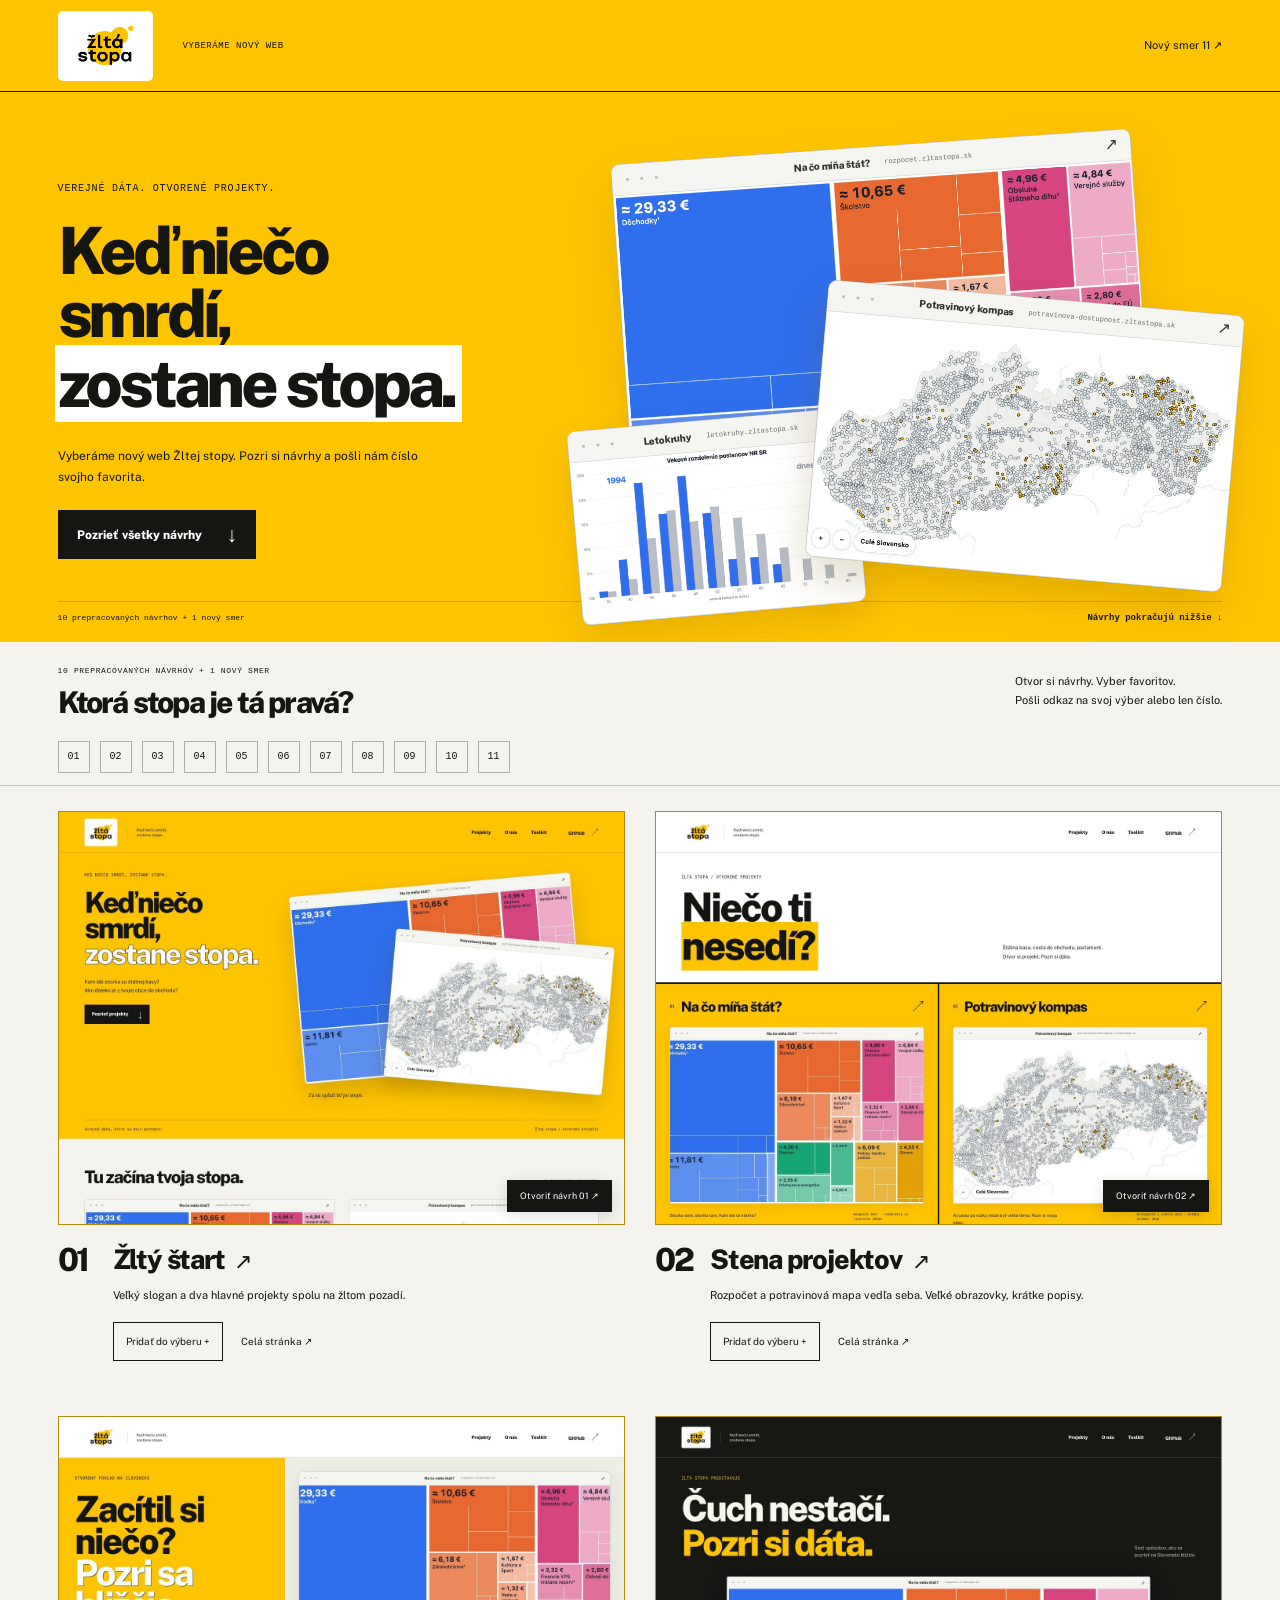
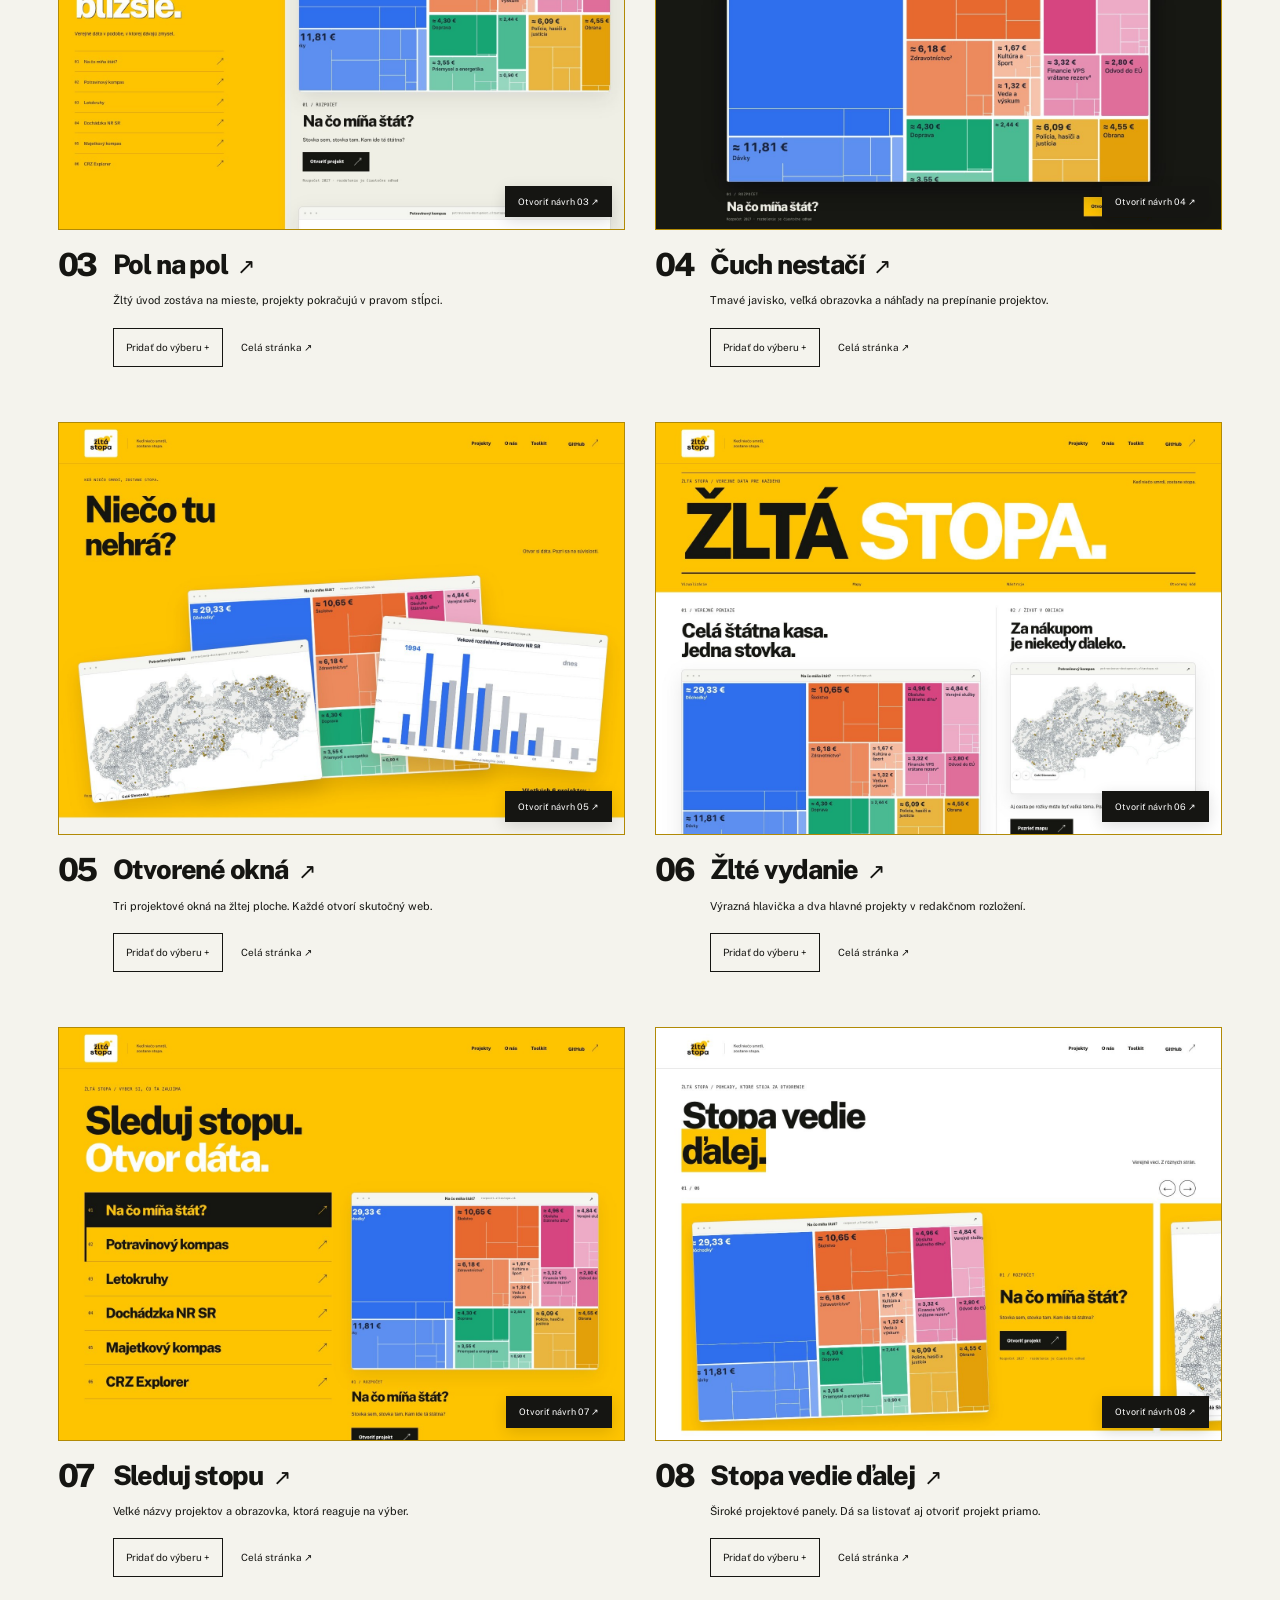
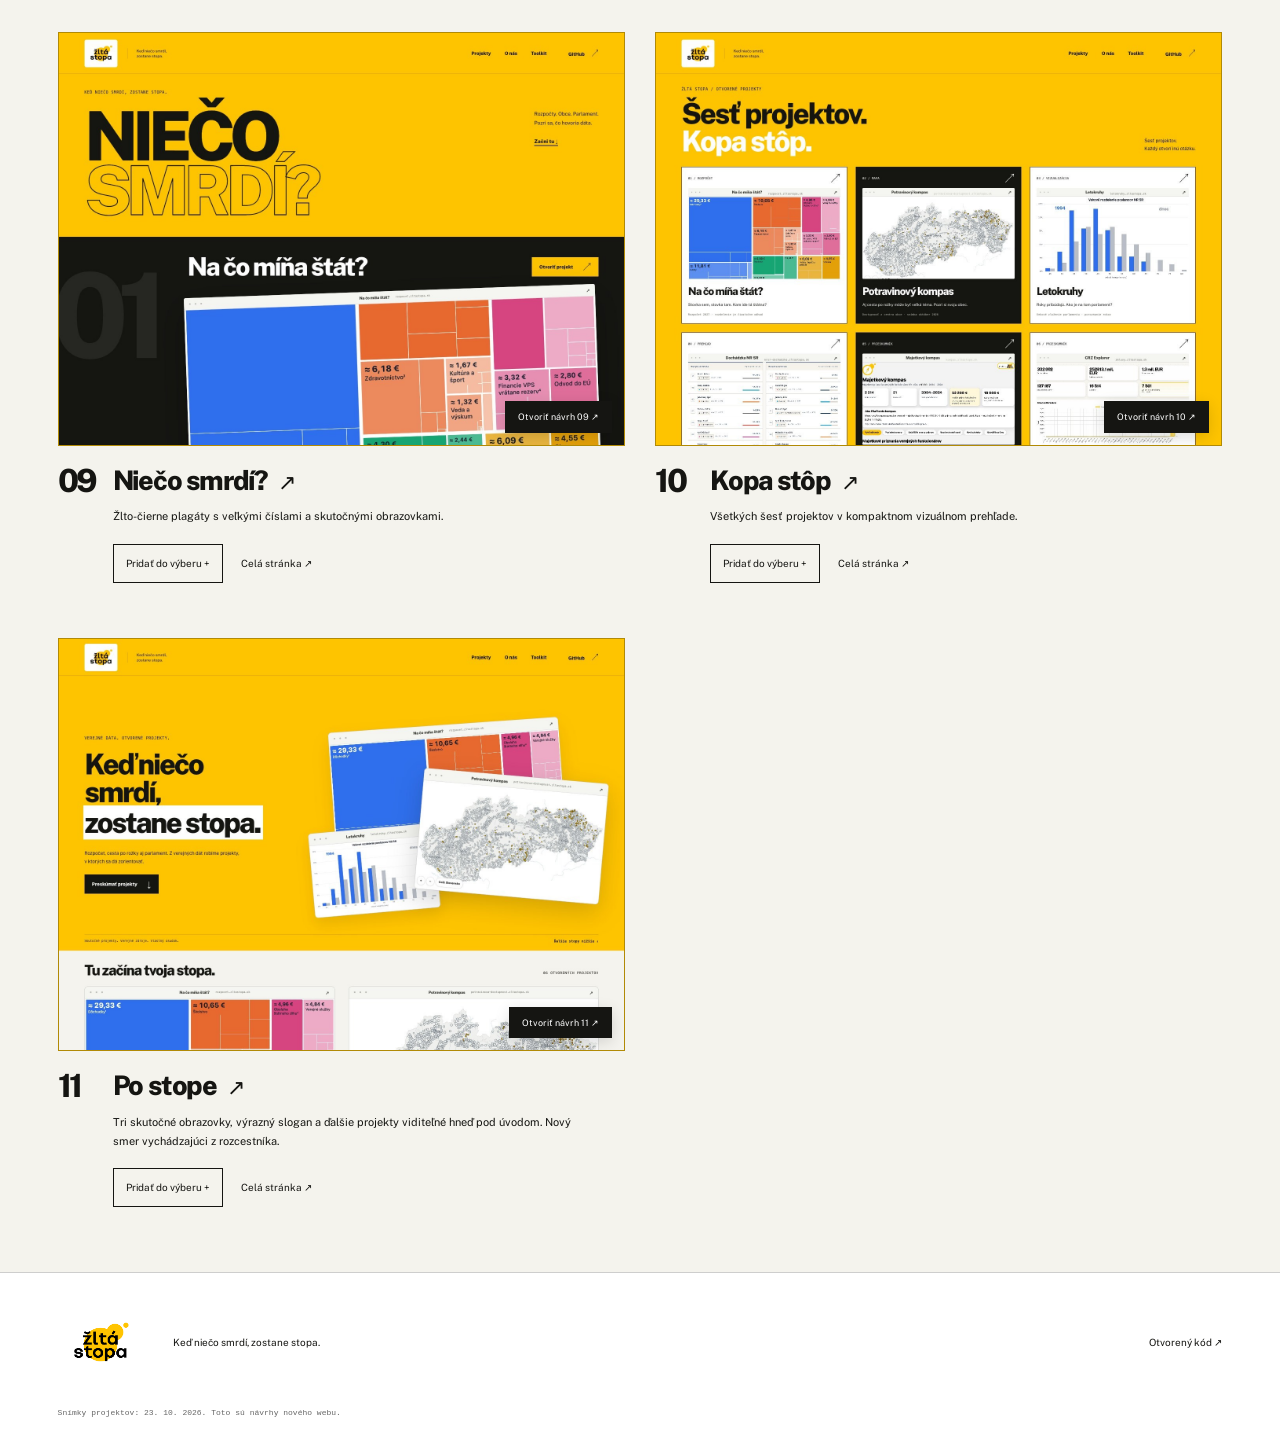
==== navrhy/index.html @ 3d54cfc1 "feat: publish homepage design comparison" ====
<!doctype html><html lang="sk"><head><meta charset="utf-8"><meta name="viewport" content="width=device-width,initial-scale=1"><meta name="color-scheme" content="light"><meta name="description" content="Keď niečo smrdí, zostane stopa. Pomôž nám vybrať nový web Žltej stopy. Pozri si 11 návrhov a pošli svoj výber."><meta name="robots" content="noindex,follow"><meta property="og:title" content="Žltá stopa: ktorá stopa je tá pravá?"><meta property="og:description" content="Keď niečo smrdí, zostane stopa. Pozri si návrhy nového webu a vyber svojich favoritov."><meta property="og:type" content="website"><meta property="og:url" content="https://zltastopa.sk/navrhy/"><meta property="og:image" content="https://zltastopa.sk/navrhy/assets/social-preview.jpg"><meta name="twitter:card" content="summary_large_image"><title>Žltá stopa / ktorá stopa je tá pravá?</title><link rel="icon" href="assets/favicon.png"><link rel="stylesheet" href="concepts.css"><link rel="stylesheet" href="gallery.css"><link rel="stylesheet" href="assets/brand.css"><script type="module" src="gallery.js"></script></head><body class="study-gallery"><a class="skip" href="#directions">Preskočiť na návrhy</a><header class="study-header"><a href="https://zltastopa.sk" aria-label="Žltá stopa, aktuálny web"><img src="assets/logo.png" alt="Žltá stopa" width="75" height="60"></a><span>VYBERÁME NOVÝ WEB</span><a href="concept.html?v=11">Nový smer 11 ↗</a></header><main><div id="gallery-hero"></div><section class="comparison-intro"><div><span class="eyebrow">10 prepracovaných návrhov + 1 nový smer</span><h2>Ktorá stopa je tá pravá?</h2></div><p>Otvor si návrhy. Vyber favoritov.<br>Pošli odkaz na svoj výber alebo len číslo.</p></section><nav class="study-jump" aria-label="Prejsť na návrh"></nav><section class="selection-bar" hidden aria-label="Môj výber"><p id="selection-summary" aria-live="polite"></p><button type="button" id="copy-selection">Kopírovať výber ↗</button><button type="button" id="clear-selection">Zrušiť výber</button><span id="copy-status" role="status"></span><textarea id="share-fallback" readonly hidden aria-label="Odkaz na výber"></textarea></section><section class="study-grid" id="directions" aria-label="Návrhy nového webu"></section><footer class="study-footer"><a class="footer-logo" href="https://zltastopa.sk" aria-label="Žltá stopa"><img src="assets/logo.png" alt="Žltá stopa" width="74" height="64"></a><p>Keď niečo smrdí, zostane stopa.</p><a href="https://github.com/zltastopa" target="_blank" rel="noopener">Otvorený kód ↗</a><small>Snímky projektov: 23. 10. 2026. Toto sú návrhy nového webu.</small></footer></main></body></html>
---- navrhy/concepts.css ----
@font-face{font-family:Public Sans;src:url('assets/public-sans-regular.ttf');font-weight:400;font-display:swap}@font-face{font-family:Public Sans;src:url('assets/public-sans-bold.ttf');font-weight:650 950;font-display:swap}
:root{--yellow:var(--stopa-color-brand-500);--black:#151512;--white:#fff;--paper:#f4f3ed;--line:#17171330;--mono:'SFMono-Regular',Consolas,monospace;--gutter:clamp(20px,4.5vw,80px)}*{box-sizing:border-box}html{scroll-behavior:smooth;scroll-padding-top:55px}body{margin:0;background:var(--paper);color:var(--black);font:400 15px/1.5 'Public Sans',Arial,sans-serif;-webkit-font-smoothing:antialiased}a{color:inherit;text-decoration:none}button,select{font:inherit;color:inherit}button{cursor:pointer}h1,h2,h3,p{margin:0}h1,h2,h3{font-weight:800;line-height:.96;letter-spacing:-.06em}h1{font-size:clamp(70px,8vw,128px)}h2{font-size:clamp(35px,4vw,62px)}h3{font-size:26px}button,a,select{-webkit-tap-highlight-color:transparent}:focus-visible{outline:3px solid #2563eb;outline-offset:4px}.sr-only{position:absolute;width:1px;height:1px;overflow:hidden;clip-path:inset(50%)}.skip{position:fixed;top:-90px;left:20px;background:white;padding:12px;z-index:200}.skip:focus{top:45px}.eyebrow{display:block;font:10px/1.4 var(--mono);letter-spacing:.08em;text-transform:uppercase}.preview-nav{min-height:34px;background:#151512;color:#fff;display:flex;align-items:center;gap:30px;padding:3px 20px;font-size:10px;position:relative;z-index:50}.preview-nav>span{color:#c1bf9d;font:8px var(--mono);letter-spacing:.08em}.preview-nav>div{margin-left:auto;display:flex;gap:15px;align-items:center}.preview-nav>div>a{font-size:17px;padding:0 7px}.preview-nav select{background:#151512;color:#ffc400;border:0;max-width:230px;font-size:10px;padding:4px;cursor:pointer}.preview-nav a:hover{text-decoration:underline}.site-header{height:104px;display:flex;align-items:center;gap:25px;padding:16px var(--gutter);position:relative;z-index:5;border-bottom:1px solid var(--line)}.brand{display:flex;align-items:center;flex:none}.brand img{width:72px;height:62px;object-fit:contain}.header-claim{font-size:10px;line-height:1.3;padding-left:23px;border-left:1px solid var(--line)}.site-header nav{display:flex;margin-left:auto;gap:35px;align-items:center;font-size:12px;font-weight:700}.site-header nav a{padding:10px 0}.site-header nav a:hover{text-decoration:underline;text-underline-offset:5px}.site-header nav a:last-child{margin-left:20px}.site-header nav a span{font-size:18px;margin-left:15px}.cta{display:inline-flex;gap:25px;align-items:center;justify-content:space-between;background:var(--black);color:white;padding:14px 19px;min-height:46px;font-size:12px;font-weight:700}.cta>span{font-size:21px;font-weight:400;line-height:1}.cta:hover{background:white;color:var(--black);box-shadow:inset 0 0 0 1px var(--black)}.text-link{font-size:13px;font-weight:700;display:inline-flex;align-items:center;gap:30px;border-bottom:1px solid;padding-bottom:8px;margin-top:25px}.text-link>span{font-size:22px}.shot{display:block;background:white;border:1px solid #15151235;border-radius:9px;overflow:hidden;box-shadow:0 18px 50px #15151218;isolation:isolate;transition:transform .3s,box-shadow .3s}.shot:hover{box-shadow:0 22px 65px #15151230}.shot>img{display:block;width:100%;height:auto;aspect-ratio:1.61;object-fit:cover;object-position:top}.window-top{height:31px;display:flex;align-items:center;justify-content:space-between;gap:10px;padding:0 13px;background:#f5f5f2;border-bottom:1px solid #ddd;font:8px/1 var(--mono);color:#66665b}.window-dots{font-size:7px;letter-spacing:3px;color:#babbb0;white-space:nowrap}.window-top>span:last-child{font-size:16px;color:#37372e}.project-info>.eyebrow{margin-bottom:15px}.project-info h2{font-size:42px}.project-info>p{font-size:14px;max-width:460px;line-height:1.65;margin-top:18px}.project-info .cta{margin-top:24px}.scope{display:block;font:9px/1.6 var(--mono);margin-top:16px;color:#606054}.section-title{display:flex;justify-content:space-between;align-items:end;gap:30px;margin-bottom:35px}.section-title h2{font-size:45px}.section-title>.eyebrow{font-size:9px;white-space:nowrap;padding-bottom:4px}.project-collection{padding:75px var(--gutter) 90px}.screen-grid{display:grid;grid-template-columns:1fr 1fr;gap:55px 35px}.screen-card>.shot{box-shadow:none}.screen-card>.shot>img{aspect-ratio:1.7}.screen-card>div{display:grid;grid-template-columns:40px 1fr;gap:15px;margin-top:22px}.project-number{font:26px/1 Georgia,serif;color:#77776b}.screen-card h3{font-size:28px;letter-spacing:-.045em}.screen-card h3 a>span{font-size:22px;margin-left:10px;font-weight:400}.screen-card p{font-size:12px;margin-top:12px;max-width:440px;line-height:1.65}.screen-card .scope{font-size:8px;margin-top:12px}.about{padding:75px var(--gutter);display:grid;grid-template-columns:1.2fr 1fr;gap:80px;border-top:1px solid var(--line);background:#fff}.about h2{margin-top:24px;font-size:48px}.about p{font-size:15px;line-height:1.8;max-width:480px}.toolkit{padding:55px var(--gutter);display:grid;grid-template-columns:1.2fr 1fr;gap:80px;background:var(--black);color:#fff}.toolkit h2{font-size:40px;margin-top:22px}.toolkit p{font-size:13px;line-height:1.8;max-width:470px;color:#c5c5b6}.toolkit .eyebrow{color:var(--yellow)}.toolkit .cta{background:var(--yellow);color:#151512;margin-top:23px}.toolkit .cta:hover{background:white}.brand-dot{display:inline-block;width:12px;height:12px;border-radius:50%;background:var(--yellow);margin-left:5px}footer{padding:35px var(--gutter);display:flex;gap:30px;align-items:center;flex-wrap:wrap;background:white;font-size:10px}footer strong{font-size:24px;letter-spacing:-1.3px}footer p{margin-right:auto}footer small{width:100%;font:8px/1.5 var(--mono);color:#666}.link-index{padding:70px var(--gutter)}.link-index>a{display:grid;grid-template-columns:45px 1fr 160px 35px;align-items:center;gap:20px;border-top:1px solid var(--line);padding:23px 0}.link-index>a:hover{background:#ffc40030}.link-index>a>span:first-child{font:11px var(--mono)}.link-index>a>strong{font-size:30px;letter-spacing:-.04em}.link-index>a>small{font:10px var(--mono)}.link-index>a>span:last-child{font-size:30px}
/* 01: saturated yellow, oversized type, recognisable overlapping screens. */
[data-direction=launch] .site-header{background:var(--yellow)}.launch-hero{background:var(--yellow);min-height:720px;padding:50px var(--gutter) 20px;position:relative;overflow:hidden;display:grid;grid-template-columns:.8fr 1.2fr;gap:35px}.launch-copy{position:relative;z-index:3}.launch-copy h1{font-size:clamp(70px,7.7vw,120px);margin-top:30px;line-height:.88;letter-spacing:-.075em}.launch-copy h1>span{-webkit-text-stroke:1.5px var(--black);color:transparent}.launch-copy p{font-size:13px;margin-top:28px;line-height:1.7}.launch-copy>.cta{margin-top:25px}.launch-screens{position:relative;min-height:575px;padding-top:20px}.launch-budget{position:absolute;top:30px;left:-5px;width:94%;transform:rotate(-5deg);z-index:2;box-shadow:0 30px 60px #4d390332}.launch-food{position:absolute;bottom:30px;right:-25px;width:73%;transform:rotate(5deg);z-index:3;box-shadow:0 24px 50px #4d390333}.launch-food .shot>img{aspect-ratio:1.7}.screen-note{position:absolute;bottom:0;left:25px;font:italic 13px Georgia,serif}.launch-bottom{grid-column:span 2;display:flex;justify-content:space-between;align-items:center;border-top:1px solid #17171345;padding-top:18px;margin-top:20px;font:9px var(--mono)}
/* 02: a broad, poster-like wall, no generic card wrappers. */
[data-direction=wall]{background:white}.wall-intro{padding:55px var(--gutter) 45px;display:grid;grid-template-columns:1.5fr 1fr;gap:20px 80px;align-items:end}.wall-intro>.eyebrow{grid-column:span 2}.wall-intro h1{font-size:clamp(72px,7.1vw,110px)}.wall-intro h1>span{background:var(--yellow);padding:0 10px 4px 0}.wall-intro p{font-size:13px;margin-bottom:9px;line-height:1.8}.project-wall{display:grid;grid-template-columns:1fr 1fr;gap:4px;background:var(--black);border-top:4px solid var(--black);border-bottom:4px solid var(--black)}.wall-panel{padding:35px;background:var(--yellow);min-width:0}.wall-panel:nth-child(3n){background:#e9e9dd}.wall-heading{display:flex;gap:15px;align-items:center;margin-bottom:30px}.wall-heading>span{font:11px var(--mono)}.wall-heading h2{font-size:36px;letter-spacing:-.055em}.wall-heading>a{margin-left:auto;font-size:30px}.wall-panel>.shot{border-radius:5px;box-shadow:0 10px 25px #3b2b0a15}.wall-panel>.shot>img{aspect-ratio:1.55}.wall-caption{margin-top:22px;display:flex;justify-content:space-between;align-items:start;gap:20px}.wall-caption p{font-size:11px;max-width:270px;line-height:1.6}.wall-caption small{font:8px/1.5 var(--mono);max-width:180px}
/* 03: sticky identity, large scrolling screenshots. */
[data-direction=split] .site-header{background:white}.split-show{display:grid;grid-template-columns:.8fr 1.2fr;align-items:start}.split-copy{position:sticky;top:0;background:var(--yellow);padding:45px 40px;min-height:calc(100vh - 35px)}.split-copy h1{font-size:clamp(65px,6.4vw,100px);line-height:.88;margin-top:30px}.split-copy h1>span{color:white;text-shadow:1px 1px 0 #151512}.split-copy>p{font-size:12px;max-width:270px;margin-top:25px}.split-copy>nav{margin-top:35px;max-width:380px}.split-copy>nav>a{display:flex;align-items:center;gap:13px;padding:12px 0;border-top:1px solid #15151240;font-size:11px}.split-copy>nav>a>span:first-child{font:9px var(--mono)}.split-copy>nav>a>span:last-child{margin-left:auto;font-size:18px}.split-projects{padding:35px 35px 0;background:#efefe6}.split-projects>article{padding-bottom:60px}.split-projects .project-info{padding:25px 10px 0}.split-projects .project-info h2{font-size:40px}.split-projects .project-info>p{font-size:13px}.split-projects .project-info .cta{margin-top:20px}.split-projects .shot>img{aspect-ratio:1.5}
/* 04: large cinema stage, actual screenshot filmstrip. */
[data-direction=cinema]{background:#171714;color:#f7f6ed;--line:#ffffff30}[data-direction=cinema] .brand{background:#fff;border-radius:3px;padding:2px 7px}[data-direction=cinema] .brand img{width:60px;height:50px}.cinema-hero{padding:45px var(--gutter) 60px}.cinema-hero>.eyebrow{color:var(--yellow)}.cinema-heading{display:flex;justify-content:space-between;gap:40px;align-items:end;margin:25px 0 40px}.cinema-heading h1{font-size:clamp(65px,6.4vw,100px)}.cinema-heading h1>span{color:var(--yellow)}.cinema-heading>p{font-size:12px;color:#c3c2b1;margin-bottom:5px}.cinema-feature{max-width:1080px;margin:auto}.cinema-feature>.shot{border:1px solid #757566;border-radius:5px;box-shadow:0 10px 70px #0008}.cinema-feature>.shot>img{aspect-ratio:2.2;object-fit:cover;object-position:center}.cinema-caption{display:flex;align-items:center;justify-content:space-between;gap:30px;padding:25px 0}.cinema-caption .eyebrow{font-size:9px;color:#b5b4a5}.cinema-caption h2{font-size:33px;margin-top:9px}.cinema-caption p{font:8px var(--mono);margin-top:12px;color:#b5b4a5}.cinema-caption .cta{background:var(--yellow);color:#151512}.filmstrip{display:grid;grid-template-columns:repeat(6,minmax(0,1fr));gap:12px;margin-top:15px}.filmstrip button{padding:0;background:transparent;border:2px solid transparent;text-align:left;color:#c4c3b4;min-width:0;transition:border-color .2s}.filmstrip button>img{width:100%;aspect-ratio:1.9;object-fit:cover;object-position:top;display:block;opacity:.7}.filmstrip button>span{font-size:8px;display:block;padding:8px 5px;line-height:1.5}.filmstrip button[aria-pressed=true]{border-color:var(--yellow);color:var(--yellow)}.filmstrip button[aria-pressed=true]>img,.filmstrip button:hover>img{opacity:1}[data-direction=cinema] .project-collection{background:#24241e}[data-direction=cinema] .screen-card .scope{color:#bcbbac}[data-direction=cinema] .about{color:#151512;--line:#17171330}[data-direction=cinema] .toolkit{--line:#17171330}[data-direction=cinema] footer{color:#151512}
/* 05: a desktop composed of actual product windows. */
[data-direction=desktop] .site-header{background:var(--yellow)}.desktop-hero{background:var(--yellow);padding:35px var(--gutter) 20px;overflow:hidden}.desktop-copy{display:flex;justify-content:space-between;align-items:end;gap:25px;flex-wrap:wrap}.desktop-copy>.eyebrow{width:100%;font-size:9px}.desktop-copy h1{font-size:clamp(68px,6.2vw,96px);line-height:.9}.desktop-copy h1>span{font-size:.85em}.desktop-copy>p{font-size:12px;margin-bottom:9px}.window-desktop{height:630px;position:relative;max-width:1340px;margin:10px auto 0}.window-desktop .shot{position:absolute;box-shadow:0 25px 55px #65420036;border:1px solid #4e3a0e50}.desktop-budget{width:57%;left:21%;top:52px;z-index:2;transform:rotate(-3deg)}.desktop-food{width:45%;left:0;top:225px;z-index:3;transform:rotate(-6deg)}.desktop-rings{width:44%;right:-10px;top:160px;z-index:4;transform:rotate(5deg)}.desktop-rings img{aspect-ratio:1.8}.desktop-food img{aspect-ratio:1.8}.desktop-index{position:absolute;right:20px;bottom:25px;font-size:16px;font-weight:700;border-bottom:2px solid;padding-bottom:8px;z-index:5}.desktop-small{position:absolute;bottom:30px;left:0;font:8px var(--mono)}
/* 06: a yellow newspaper with large visual stories. */
[data-direction=dispatch]{background:white}[data-direction=dispatch] .site-header{background:var(--yellow)}.dispatch-mast{background:var(--yellow);padding:22px var(--gutter) 0}.dispatch-mast>div:first-child{display:flex;justify-content:space-between;font-size:11px;border-top:1px solid var(--black);padding-top:15px}.dispatch-mast h1{font-size:clamp(90px,13.6vw,220px);letter-spacing:-.085em;line-height:.78;margin-top:40px;display:flex;gap:35px}.dispatch-mast h1 br{display:none}.dispatch-mast h1>span{color:white}.dispatch-line{display:flex;justify-content:space-between;padding:22px 0 15px;border-top:3px solid var(--black);margin-top:30px;font:9px var(--mono)}.dispatch-stories{padding:40px var(--gutter) 80px;display:grid;grid-template-columns:1.5fr 1fr;gap:40px}.dispatch-title h2{font-size:51px;margin:20px 0 25px}.dispatch-lead .shot>img{aspect-ratio:1.65}.dispatch-caption{display:flex;align-items:center;gap:20px;justify-content:space-between;margin-top:22px}.dispatch-caption p{font-size:12px;max-width:310px}.dispatch-caption .cta{font-size:10px;padding:10px 14px;min-height:40px;white-space:nowrap}.dispatch-second{border-left:1px solid var(--line);padding-left:35px}.dispatch-second h2{font-size:39px;margin:20px 0 30px}.dispatch-second .shot>img{aspect-ratio:1.2;object-fit:contain}.dispatch-second p{font-size:12px;margin-top:22px;line-height:1.7}.dispatch-second .cta{margin-top:20px}.dispatch-more{grid-column:span 2;display:grid;grid-template-columns:repeat(4,minmax(0,1fr));gap:25px;border-top:3px solid var(--black);padding-top:35px}.dispatch-more .screen-card>div{grid-template-columns:25px 1fr;gap:6px;margin-top:17px}.dispatch-more h3{font-size:22px;line-height:1.07}.dispatch-more .project-number{font-size:19px}.dispatch-more p{font-size:10px}.dispatch-more .scope{font-size:7px}.dispatch-more .window-top{font-size:6px;height:25px;padding:0 6px}.dispatch-more .window-dots{display:none}
/* 07: oversized directory, yellow as a real navigation surface. */
[data-direction=directory]{background:var(--yellow)}.directory-intro{padding:45px var(--gutter) 40px}.directory-intro h1{font-size:clamp(72px,6.9vw,110px);margin-top:25px}.directory-intro h1>span{color:#fff}.directory{display:grid;grid-template-columns:1fr 1fr;gap:50px;padding:0 var(--gutter) 70px;align-items:start}.directory-list{border-top:2px solid var(--black)}.directory-list button{display:grid;grid-template-columns:30px 1fr 25px;width:100%;align-items:center;text-align:left;border:0;border-bottom:1px solid #15151255;background:transparent;padding:24px 10px;gap:14px}.directory-list button>span:first-child{font:10px var(--mono)}.directory-list button>strong{font-size:clamp(21px,2.5vw,39px);letter-spacing:-.055em;line-height:1.07}.directory-list button>span:last-child{font-size:24px}.directory-list button[aria-pressed=true]{background:var(--black);color:var(--yellow)}.directory-list button:hover{box-shadow:inset 5px 0 #151512}.directory-feature .shot>img{aspect-ratio:1.5}.directory-feature .project-info{margin-top:25px}.directory-feature .project-info h2{font-size:35px}.directory-feature .project-info p{font-size:12px}.directory-feature .scope{color:#4f451c}.directory-feature .eyebrow{font-size:9px}
/* 08: wide, native-scroll exhibition panels. */
[data-direction=rail]{background:white}.rail-intro{padding:40px var(--gutter) 20px;display:grid;grid-template-columns:1fr 1fr;gap:20px;align-items:end}.rail-intro>.eyebrow{grid-column:span 2}.rail-intro h1{font-size:clamp(68px,6.5vw,100px)}.rail-intro h1>span{background:var(--yellow)}.rail-intro p{font-size:12px;margin-bottom:7px;justify-self:end}.rail-show{padding-top:0}.rail-controls{display:flex;align-items:center;justify-content:space-between;padding:10px var(--gutter) 18px}.rail-count{font:11px var(--mono)}.rail-controls>div{display:flex;gap:10px}.rail-controls button{border:1px solid var(--black);width:41px;height:41px;border-radius:50%;background:transparent;font-size:22px}.rail-controls button:hover{background:var(--yellow)}.rail-track{display:flex;gap:18px;overflow-x:auto;scroll-snap-type:x mandatory;padding:0 var(--gutter) 22px;scrollbar-color:#151512 #ffc400;scrollbar-width:thin;overscroll-behavior-x:contain;position:relative}.rail-panel{min-width:calc(88vw - var(--gutter));max-width:calc(88vw - var(--gutter));background:var(--yellow);padding:35px;display:grid;grid-template-columns:.65fr 1.35fr;gap:35px;align-items:center;scroll-snap-align:center;overflow:hidden}.rail-copy h2{font-size:46px;margin-top:25px}.rail-copy p{font-size:12px;margin-top:22px;line-height:1.7}.rail-copy .cta{margin-top:24px}.rail-copy .scope{font-size:8px;color:#4a411f}.rail-panel>.shot{transform:rotate(-2deg);box-shadow:0 18px 35px #5d41052b}.rail-panel>.shot>img{aspect-ratio:1.55}.rail-index{padding:50px var(--gutter) 65px}.rail-index h2{font-size:31px}.rail-index>div{display:flex;flex-wrap:wrap;gap:15px 30px;margin-top:25px}.rail-index a{font-size:12px;border-bottom:1px solid;padding-bottom:5px}
/* 09: oversized black-and-yellow campaign posters. */
[data-direction=poster]{background:var(--yellow)}.poster-intro{padding:40px var(--gutter) 45px;position:relative;overflow:hidden}.poster-intro h1{font-size:clamp(100px,15vw,235px);line-height:.8;letter-spacing:-.085em;margin-top:35px}.poster-intro h1>span{color:var(--yellow);-webkit-text-stroke:2px var(--black)}.poster-intro>div{position:absolute;right:var(--gutter);top:90px;max-width:220px}.poster-intro p{font-size:13px;line-height:1.8}.poster-intro>div>a{display:inline-block;border-bottom:2px solid;margin-top:25px;font-weight:700;font-size:13px}.poster-project{padding:45px var(--gutter) 60px;position:relative;overflow:hidden;background:var(--black);color:white;border-top:4px solid var(--yellow)}.poster-project:nth-child(even){background:var(--yellow);color:var(--black);border-top:4px solid var(--black)}.poster-number{font-size:300px;letter-spacing:-.1em;font-weight:800;line-height:1;position:absolute;left:-20px;top:50px;color:#ffffff12;pointer-events:none}.poster-project:nth-child(even) .poster-number{color:#15151212}.poster-project-head{display:flex;align-items:center;justify-content:space-between;gap:35px;position:relative;padding-bottom:30px;margin-left:20%}.poster-project-head h2{font-size:65px}.poster-project .cta{background:var(--yellow);color:var(--black);white-space:nowrap}.poster-project:nth-child(even) .cta{background:var(--black);color:white}.poster-project>.shot{position:relative;width:80%;margin-left:auto;box-shadow:0 25px 80px #0004;transform:rotate(-2deg);border:0;border-radius:4px}.poster-project>.shot>img{aspect-ratio:2.05;object-position:center}.poster-project:nth-child(even)>.shot{transform:rotate(2deg)}.poster-caption{display:flex;gap:35px;justify-content:space-between;position:relative;margin:35px 0 0 20%}.poster-caption p{font-size:13px;max-width:400px}.poster-caption small{font:9px/1.6 var(--mono);max-width:240px;color:#d0d0bd}.poster-project:nth-child(even) .poster-caption small{color:#584a1e}
/* 10: a compact visual overview with all six projects present. */
[data-direction=overview]{background:var(--yellow)}.overview-intro{padding:32px var(--gutter) 30px;display:flex;justify-content:space-between;gap:30px;align-items:end}.overview-intro h1{font-size:clamp(58px,5.1vw,80px);line-height:.95;margin-top:20px}.overview-intro h1>span{color:white}.overview-intro>p{font-size:12px;line-height:1.7;margin-bottom:5px}.overview-grid{display:grid;grid-template-columns:repeat(3,minmax(0,1fr));gap:22px;padding:0 var(--gutter) 60px}.overview-grid>article{background:white;padding:16px;min-width:0;border:1px solid #151512}.overview-grid>article:nth-child(2),.overview-grid>article:nth-child(5){background:var(--black);color:white}.overview-card-head{display:flex;justify-content:space-between;align-items:center;margin-bottom:12px}.overview-card-head>span{font:8px var(--mono);text-transform:uppercase}.overview-card-head>a{font-size:25px;line-height:1}.overview-grid .shot{box-shadow:none;border-radius:3px;border:0}.overview-grid .window-top{height:22px;font-size:6px;padding:0 8px}.overview-grid .window-dots{font-size:5px;letter-spacing:2px}.overview-grid .shot>img{aspect-ratio:1.85}.overview-grid h2{font-size:27px;margin-top:17px;line-height:1.05}.overview-grid p{font-size:10px;margin-top:12px;line-height:1.65;max-width:320px}.overview-grid small{font:7px/1.6 var(--mono);display:block;margin-top:12px;color:#646456}.overview-grid>article:nth-child(2) small,.overview-grid>article:nth-child(5) small{color:#c0c0ae}
.window-title{display:flex;align-items:center;gap:15px;min-width:0}.window-title strong{font:700 10px/1.1 'Public Sans',Arial,sans-serif;color:#33332c;letter-spacing:-.02em}.window-title small{font-size:7px;color:#6c6c60}
.rail-panel{grid-template-columns:1.35fr .65fr}.rail-panel>.shot{grid-column:1;grid-row:1}.rail-copy{grid-column:2;grid-row:1}
.poster-intro h1{font-size:clamp(100px,12vw,190px)}
.dispatch-second .shot>img{aspect-ratio:1.55}
@media(min-width:1700px){.launch-hero{padding-top:65px;min-height:830px}.launch-screens{min-height:650px}.launch-food{bottom:25px}.launch-copy h1{font-size:145px}.cinema-feature{max-width:1250px}.window-desktop{height:730px}.desktop-copy h1{font-size:115px}}
@media(max-width:1100px){.launch-hero{grid-template-columns:.85fr 1.15fr;gap:20px;min-height:650px}.launch-copy h1{font-size:88px}.launch-screens{min-height:520px}.launch-budget{top:50px;width:100%;left:0}.launch-food{bottom:60px;width:83%;right:-15px}.launch-bottom{margin-top:0}.wall-panel{padding:25px}.wall-heading h2{font-size:30px}.wall-caption{display:block}.wall-caption small{display:block;margin-top:10px;max-width:none}.split-copy{padding:35px 27px}.split-copy h1{font-size:79px}.split-projects{padding:25px}.split-projects .project-info h2{font-size:33px}.window-desktop{height:540px}.desktop-budget{top:60px;width:61%;left:17%}.desktop-food{top:240px}.desktop-rings{top:185px}.dispatch-mast h1{font-size:13vw;gap:25px}.dispatch-title h2{font-size:42px}.dispatch-second h2{font-size:33px}.dispatch-stories{gap:25px}.dispatch-second{padding-left:25px}.dispatch-more{gap:18px}.dispatch-more h3{font-size:19px}.directory{gap:30px}.directory-list button{padding:24px 7px;gap:10px}.directory-list button>strong{font-size:27px}.rail-panel{padding:28px;gap:25px}.rail-copy h2{font-size:36px}.poster-intro>div{top:65px;max-width:170px}.poster-intro p{font-size:11px}.poster-project-head h2{font-size:48px}.poster-number{font-size:260px}.overview-grid{gap:16px}.overview-grid h2{font-size:24px}.overview-grid>article{padding:13px}}
@media(max-width:760px){:root{--gutter:20px}html{scroll-padding-top:20px}.preview-nav{padding:4px 12px;gap:10px;min-height:34px}.preview-nav>a{font-size:9px}.preview-nav>span{display:none}.preview-nav>div{gap:5px}.preview-nav>div>a{padding:0 5px;font-size:17px}.preview-nav select{max-width:170px;font-size:9px}.site-header{height:79px;padding-top:10px;padding-bottom:10px;gap:15px}.brand img{width:57px;height:50px}.header-claim{display:none}.site-header nav{gap:20px;font-size:10px}.site-header nav a:last-child{margin-left:0;font-size:0}.site-header nav a:last-child>span{font-size:22px;margin-left:0}.site-header nav a:nth-child(2){display:none}.eyebrow{font-size:8px;line-height:1.6}h1{font-size:64px}h2{font-size:36px}.cta{min-height:42px;font-size:11px;padding:11px 15px;gap:22px}.cta>span{font-size:21px}.window-top{height:24px;font-size:6px;padding:0 8px;gap:6px}.window-dots{font-size:5px;letter-spacing:2px}.window-top>span:last-child{font-size:13px}.shot{border-radius:5px;box-shadow:0 13px 30px #15151220}.project-collection{padding-top:42px;padding-bottom:50px}.section-title{display:block;margin-bottom:24px}.section-title h2{font-size:35px;max-width:310px}.section-title>.eyebrow{font-size:8px;margin-top:15px}.screen-grid{grid-template-columns:1fr;gap:35px}.screen-card>.shot>img{aspect-ratio:1.55}.screen-card>div{grid-template-columns:28px 1fr;gap:11px;margin-top:19px}.screen-card h3{font-size:26px}.project-number{font-size:22px}.screen-card p{font-size:12px;margin-top:11px}.screen-card .scope{font-size:8px}.about{grid-template-columns:1fr;padding:45px var(--gutter);gap:25px}.about h2{font-size:37px;margin-top:19px}.about p{font-size:12px;line-height:1.8}.about .text-link{font-size:12px;margin-top:20px}.toolkit{grid-template-columns:1fr;padding:40px var(--gutter);gap:25px}.toolkit h2{font-size:34px;margin-top:17px}.toolkit p{font-size:12px}.toolkit .cta{margin-top:20px}footer{padding:25px var(--gutter) 35px;gap:20px;font-size:9px}footer strong{font-size:22px}footer p{width:100%;order:3}footer a:nth-last-of-type(2){margin-left:auto}footer small{font-size:7px;order:4}.link-index{padding:40px var(--gutter)}.link-index>a{grid-template-columns:25px 1fr 25px;gap:10px;padding:20px 0}.link-index>a>strong{font-size:24px}.link-index>a>small{display:none}.link-index>a>span:first-child{font-size:9px}.link-index>a>span:last-child{font-size:24px}.project-info h2{font-size:34px}.project-info>p{font-size:12px}.scope{font-size:8px}
.launch-hero{padding-top:30px;display:block;min-height:0}.launch-copy h1{font-size:80px;margin-top:24px;line-height:.86}.launch-copy p{font-size:11px;margin-top:24px}.launch-copy>.cta{margin-top:18px}.launch-screens{height:390px;min-height:0;margin-top:10px;margin-left:10px;margin-right:5px}.launch-budget{width:99%;top:42px;left:-5px;transform:rotate(-5deg)}.launch-food{width:83%;right:-10px;bottom:30px;transform:rotate(5deg)}.screen-note{font-size:10px;bottom:0;left:0}.launch-bottom{padding-top:16px;margin-top:25px;gap:30px;font-size:7px;line-height:1.6}.launch-bottom>span:last-child{max-width:90px;text-align:right}
.wall-intro{display:block;padding-top:35px;padding-bottom:35px}.wall-intro h1{font-size:63px;margin-top:25px}.wall-intro p{font-size:11px;margin-top:25px;line-height:1.8}.project-wall{grid-template-columns:1fr;gap:3px}.wall-panel{padding:25px 20px 27px}.wall-heading{gap:12px;margin-bottom:23px}.wall-heading h2{font-size:30px}.wall-heading>span{font-size:9px}.wall-heading>a{font-size:27px}.wall-panel>.shot>img{aspect-ratio:1.5}.wall-caption{margin-top:18px}.wall-caption p{font-size:12px;max-width:none}.wall-caption small{font-size:8px;margin-top:12px}
.split-show{grid-template-columns:1fr}.split-copy{position:relative;min-height:0;padding:35px 20px 25px}.split-copy h1{font-size:65px;line-height:.88;margin-top:25px}.split-copy h1 br:nth-child(2){display:none}.split-copy h1>span{display:inline-block;margin-left:4px}.split-copy>p{font-size:11px;margin-top:20px;max-width:290px}.split-copy>nav{margin-top:25px;display:grid;grid-template-columns:1fr 1fr;gap:0 15px;max-width:none}.split-copy>nav>a{font-size:9px;gap:8px;padding:11px 0}.split-copy>nav>a>span:first-child{font-size:7px}.split-copy>nav>a>span:last-child{font-size:15px}.split-projects{padding:25px 20px 0}.split-projects>article{padding-bottom:40px}.split-projects .project-info{padding:22px 0 0}.split-projects .project-info h2{font-size:33px}.split-projects .project-info>p{font-size:12px}.split-projects .shot>img{aspect-ratio:1.45}
.cinema-hero{padding-top:30px;padding-bottom:35px}.cinema-heading{display:block;margin:22px 0 28px}.cinema-heading h1{font-size:53px;line-height:.98}.cinema-heading>p{font-size:11px;margin-top:20px}.cinema-heading>p br{display:none}.cinema-feature>.shot>img{aspect-ratio:1.3;object-position:center;object-fit:contain}.cinema-caption{display:block;padding:20px 0}.cinema-caption h2{font-size:29px;margin-top:10px}.cinema-caption .eyebrow{font-size:8px}.cinema-caption p{font-size:7px;line-height:1.7}.cinema-caption .cta{margin-top:18px}.filmstrip{grid-template-columns:repeat(3,minmax(0,1fr));gap:9px;margin-top:10px}.filmstrip button>img{aspect-ratio:1.6}.filmstrip button>span{font-size:7px;padding:7px 4px;min-height:35px}
.desktop-hero{padding-top:25px}.desktop-copy{display:block}.desktop-copy>.eyebrow{font-size:7px}.desktop-copy h1{font-size:58px;margin-top:23px}.desktop-copy>p{font-size:11px;margin-top:22px}.window-desktop{height:500px;margin:5px -5px 0}.desktop-budget{width:88%;left:3%;top:35px;transform:rotate(-3deg)}.desktop-food{width:77%;left:0;top:235px;transform:rotate(-5deg);z-index:4}.desktop-rings{width:65%;right:-8px;top:180px;transform:rotate(6deg);z-index:3}.desktop-index{font-size:13px;bottom:30px;right:10px}.desktop-small{font-size:6px;bottom:8px;left:5px}
.dispatch-mast{padding-top:18px}.dispatch-mast>div:first-child{font-size:9px;gap:20px;align-items:center}.dispatch-mast>div:first-child>.eyebrow{font-size:6px;max-width:160px}.dispatch-mast>div:first-child>span:last-child{font-size:7px;max-width:100px;text-align:right}.dispatch-mast h1{display:block;font-size:84px;line-height:.8;letter-spacing:-.075em;margin-top:30px}.dispatch-mast h1 br{display:block}.dispatch-line{font-size:7px;margin-top:25px;border-top-width:2px;padding-top:15px}.dispatch-stories{grid-template-columns:1fr;padding-top:30px;padding-bottom:45px;gap:35px}.dispatch-title h2{font-size:39px;line-height:1.02;margin:16px 0 23px}.dispatch-caption{display:block;margin-top:18px}.dispatch-caption p{font-size:12px;max-width:none}.dispatch-caption .cta{margin-top:18px;font-size:11px}.dispatch-second{border-left:0;border-top:2px solid;padding:25px 0 0}.dispatch-second h2{font-size:38px;margin:17px 0 23px}.dispatch-second .shot>img{aspect-ratio:1.55}.dispatch-second p{font-size:12px;margin-top:18px}.dispatch-more{grid-column:span 1;grid-template-columns:1fr 1fr;gap:28px 16px;padding-top:25px}.dispatch-more .screen-card>div{display:block;margin-top:14px}.dispatch-more .project-number{font-size:10px;display:block;margin-bottom:8px;font-family:var(--mono)}.dispatch-more h3{font-size:22px}.dispatch-more h3 a>span{display:none}.dispatch-more p{font-size:10px}.dispatch-more .scope{font-size:7px}.dispatch-more .screen-card .shot>img{aspect-ratio:1.4}
.directory-intro{padding-top:30px;padding-bottom:30px}.directory-intro h1{font-size:56px;margin-top:23px}.directory{grid-template-columns:1fr;gap:25px;padding-bottom:40px}.directory-list{display:grid;grid-template-columns:1fr 1fr;gap:0 12px;border-top-width:1px}.directory-list button{grid-template-columns:17px 1fr;gap:6px;padding:16px 8px;align-items:start}.directory-list button>strong{font-size:18px;line-height:1.08}.directory-list button>span:first-child{font-size:7px;padding-top:3px}.directory-list button>span:last-child{display:none}.directory-feature .shot>img{aspect-ratio:1.5}.directory-feature .project-info h2{font-size:31px}.directory-feature .project-info p{font-size:12px}.directory-feature .project-info{margin-top:22px}
.rail-intro{display:block;padding-top:30px}.rail-intro h1{font-size:60px;margin-top:23px}.rail-intro p{font-size:11px;margin-top:22px}.rail-controls{padding-top:10px}.rail-controls button{width:37px;height:37px;font-size:20px}.rail-count{font-size:9px}.rail-track{gap:12px;padding-left:20px;padding-right:20px;scroll-snap-type:x mandatory}.rail-panel{min-width:calc(100vw - 60px);max-width:calc(100vw - 60px);padding:22px;display:flex;flex-direction:column;gap:24px;align-items:stretch}.rail-panel>.shot{order:-1;transform:none;box-shadow:0 10px 20px #5d41051a}.rail-panel>.shot>img{aspect-ratio:1.2;object-fit:contain}.rail-copy h2{font-size:35px;margin-top:17px;min-height:68px}.rail-copy p{font-size:11px;margin-top:16px;min-height:50px}.rail-copy .cta{font-size:10px;margin-top:17px}.rail-copy .scope{font-size:7px;min-height:25px}.rail-index{padding:30px 20px 40px}.rail-index h2{font-size:28px}.rail-index>div{gap:12px 22px}.rail-index a{font-size:10px}
.poster-intro{padding-top:30px;padding-bottom:30px}.poster-intro>.eyebrow{font-size:7px}.poster-intro h1{font-size:89px;letter-spacing:-.075em;line-height:.83;margin-top:28px}.poster-intro h1>span{-webkit-text-stroke-width:1.3px}.poster-intro>div{position:static;display:flex;justify-content:space-between;align-items:end;gap:25px;max-width:none;margin-top:28px}.poster-intro p{font-size:10px;line-height:1.8}.poster-intro>div>a{font-size:11px;white-space:nowrap}.poster-project{padding:28px 20px 35px}.poster-project-head{margin-left:0;display:block;padding-bottom:25px}.poster-project-head h2{font-size:40px;max-width:310px}.poster-project-head .cta{margin-top:20px;min-height:38px;font-size:10px}.poster-number{font-size:180px;left:-8px;top:90px}.poster-project>.shot{width:90%;margin:10px 0 0 auto;transform:rotate(-3deg)}.poster-project>.shot>img{aspect-ratio:1.5;object-position:top;object-fit:cover}.poster-caption{display:block;margin:27px 0 0 0}.poster-caption p{font-size:12px;max-width:none}.poster-caption small{font-size:8px;display:block;margin-top:15px;max-width:none}
.overview-intro{padding-top:25px;padding-bottom:27px;display:block}.overview-intro h1{font-size:49px;margin-top:20px;line-height:.98}.overview-intro>p{font-size:11px;margin-top:20px;line-height:1.7}.overview-intro>p br{display:none}.overview-grid{grid-template-columns:1fr;padding-bottom:35px;gap:16px}.overview-grid>article{padding:18px}.overview-card-head>span{font-size:8px}.overview-grid .shot>img{aspect-ratio:1.65}.overview-grid h2{font-size:30px;margin-top:19px}.overview-grid p{font-size:12px;max-width:none;margin-top:14px}.overview-grid small{font-size:8px;margin-top:15px}.overview-grid .window-top{height:25px;font-size:7px}
}
@media(max-width:760px){.window-title{gap:0}.window-title strong{font-size:8px}.window-title small{display:none}.dispatch-more .window-title strong{font-size:6px}.overview-grid .window-title strong{font-size:8px}.poster-intro h1{font-size:89px}}
@media(max-width:370px){.launch-copy h1{font-size:72px}.wall-intro h1{font-size:57px}.directory-intro h1{font-size:50px}.poster-intro h1{font-size:81px}.dispatch-mast h1{font-size:77px}.overview-intro h1{font-size:44px}.cinema-heading h1{font-size:48px}.desktop-copy h1{font-size:53px}.split-copy h1{font-size:58px}.site-header nav{gap:16px}.preview-nav select{max-width:150px}}
[data-direction=launch] .launch-copy h1{font-size:clamp(53px,5.15vw,83px)}
[data-direction=launch] .launch-copy h1>span{color:#fff;-webkit-text-stroke:1px #151512;white-space:nowrap}
[data-direction=desktop] .desktop-copy h1{font-size:clamp(65px,6.5vw,100px)}
[data-direction=poster] .poster-intro h1{font-size:clamp(100px,12vw,188px)}
@media(max-width:760px){[data-direction=launch] .launch-copy h1{font-size:48px;line-height:.96}[data-direction=desktop] .desktop-copy h1{font-size:60px}[data-direction=poster] .poster-intro h1{font-size:80px}[data-direction=overview] .overview-intro h1{font-size:44px}[data-direction=cinema] .cinema-heading h1{font-size:48px}[data-direction=split] .split-copy h1{font-size:55px}}
@media(max-width:370px){[data-direction=launch] .launch-copy h1{font-size:43px}[data-direction=desktop] .desktop-copy h1{font-size:55px}[data-direction=poster] .poster-intro h1{font-size:73px}[data-direction=overview] .overview-intro h1{font-size:40px}[data-direction=cinema] .cinema-heading h1{font-size:44px}}
@media(prefers-reduced-motion:reduce){html{scroll-behavior:auto}*,*:before,*:after{transition:none!important;animation:none!important}}
---- navrhy/gallery.css ----
.study-gallery{background:#f4f3ed}.study-header{background:var(--yellow);height:92px;padding:15px var(--gutter);display:flex;align-items:center;gap:30px;border-bottom:1px solid var(--black)}.study-header img{display:block;object-fit:contain}.study-header>span{font:9px var(--mono);letter-spacing:.06em}.study-header>a:last-child{font-size:11px;margin-left:auto}.study-jump{padding:12px var(--gutter);display:flex;gap:10px;border-bottom:1px solid #15151235;flex-wrap:wrap}.study-jump a{border:1px solid #15151250;width:32px;height:32px;display:grid;place-items:center;font:10px var(--mono)}.study-jump a:hover{background:var(--yellow)}.study-grid{padding:25px var(--gutter) 65px;display:grid;grid-template-columns:1fr 1fr;gap:55px 30px}.study-card{min-width:0;scroll-margin-top:65px}.study-preview{position:relative;display:block;aspect-ratio:1440/1050;border:1px solid #15151255;overflow:hidden;background:var(--yellow)}.study-preview>img{width:100%;height:100%;object-fit:cover;object-position:top;display:block;transition:transform .4s}.study-preview:hover>img{transform:scale(1.02)}.study-preview>span{position:absolute;bottom:12px;right:12px;font-size:9px;background:#151512;color:white;padding:9px 13px;box-shadow:0 4px 15px #0002}.study-card-caption{padding-top:20px;display:grid;grid-template-columns:40px 1fr;gap:15px}.study-number{font:32px/.95 'Public Sans',sans-serif;letter-spacing:-.07em;font-weight:800}.study-card-caption h2{font-size:27px;line-height:1.05;letter-spacing:-.045em}.study-card-caption h2 a>span{font-size:22px;font-weight:400;margin-left:5px}.study-card-caption p{font-size:11px;line-height:1.75;margin-top:13px;max-width:480px}.study-footer{border-top:1px solid #15151235}.study-footer p{font-size:10px}.study-footer>a{font-size:10px}
.comparison-intro{display:flex;justify-content:space-between;align-items:center;gap:30px;padding:23px var(--gutter) 12px}.comparison-intro h2{font-size:30px;margin-top:12px}.comparison-intro>.eyebrow,.comparison-intro .eyebrow{font-size:8px}.comparison-intro>p{font-size:11px;line-height:1.7;max-width:280px}.pick-button{border:1px solid #151512;background:transparent;min-height:39px;font-size:10px;padding:8px 12px;margin-top:17px;cursor:pointer}.pick-button[aria-pressed=true]{background:#151512;color:#ffc400}.pick-button:hover{background:#ffc400;color:#151512}.open-page{display:inline-block;font-size:10px;margin-left:18px}.open-page:hover{text-decoration:underline}.selection-bar{display:flex;flex-wrap:wrap;gap:12px 20px;align-items:center;background:white;border-bottom:1px solid #15151250;padding:10px var(--gutter);position:sticky;top:0;z-index:30}.selection-bar[hidden]{display:none}.selection-bar>p{font-size:12px;font-weight:700;margin-right:auto}.selection-bar>button{border:1px solid #151512;min-height:36px;padding:7px 12px;background:#ffc400;font-size:10px;cursor:pointer}.selection-bar>button#clear-selection{background:transparent}.selection-bar #copy-status{font-size:9px}.selection-bar textarea{width:100%;font:10px var(--mono);padding:10px;resize:vertical}
@media(max-width:760px){.study-header{height:77px;gap:20px}.study-header img{width:57px;height:48px}.study-header>span{font-size:6px;max-width:145px;line-height:1.7}.study-header>a:last-child{font-size:8px;white-space:nowrap}.study-intro{display:block;padding-top:28px;padding-bottom:24px;min-height:0}.study-intro h1{font-size:61px;margin-top:22px}.study-intro .eyebrow{font-size:8px}.study-intro p{font-size:11px;margin-top:23px}.study-product-pair{height:280px;min-height:0;margin-top:15px}.study-product-pair>img{width:83%;top:25px}.study-product-pair>img:last-child{width:76%;top:158px;right:0}.study-jump{gap:8px;padding:16px 20px}.study-jump a{width:28px;height:28px;font-size:8px}.study-grid{grid-template-columns:1fr;gap:35px;padding-top:25px;padding-bottom:40px}.study-card-caption{grid-template-columns:35px 1fr;gap:13px;padding-top:17px}.study-number{font-size:28px}.study-card-caption h2{font-size:25px}.study-card-caption p{font-size:11px;margin-top:10px}.study-preview>span{font-size:8px;bottom:9px;right:9px;padding:7px 10px}.study-footer p{font-size:9px}.study-footer>a{font-size:9px}}
@media(max-width:760px){.comparison-intro{padding:17px 20px 6px;display:block}.comparison-intro h2{font-size:26px;margin-top:9px}.comparison-intro .eyebrow{font-size:6px}.comparison-intro>p{display:none}.study-jump{padding:10px 20px;gap:6px}.study-jump a{width:26px;height:26px}.study-gallery .beacon-copy h1{font-size:44px}.study-gallery .beacon-screens{height:190px}.study-grid{padding-top:20px}.selection-bar{gap:8px 10px;padding:10px 20px}.selection-bar>p{width:100%;font-size:11px}.selection-bar>button{font-size:9px;min-height:35px}.selection-bar #copy-status{font-size:8px}.open-page{font-size:9px;margin-left:12px}.pick-button{font-size:9px}}
---- navrhy/assets/brand.css ----
:root {
  --stopa-color-bg: #f5f1e7;
  --stopa-color-bg-elevated: #fbf8f1;
  --stopa-color-surface: #ffffff;
  --stopa-color-surface-muted: #faf7ef;
  --stopa-color-surface-strong: #f1ece3;
  --stopa-color-field: rgba(251, 248, 241, 0.96);
  --stopa-color-field-focus: rgba(255, 255, 255, 0.98);
  --stopa-color-search-surface: rgba(255, 255, 255, 0.98);
  --stopa-color-search-surface-focus: rgba(255, 250, 236, 0.98);
  --stopa-color-scroll-track: rgba(248, 243, 231, 0.96);
  --stopa-color-scroll-thumb: rgba(223, 158, 0, 0.68);
  --stopa-color-scroll-thumb-hover: rgba(223, 158, 0, 0.88);
  --stopa-color-text: #131313;
  --stopa-color-text-soft: rgba(19, 19, 19, 0.72);
  --stopa-color-text-faint: rgba(19, 19, 19, 0.52);
  --stopa-color-line: rgba(19, 19, 19, 0.08);
  --stopa-color-line-strong: rgba(19, 19, 19, 0.18);
  --stopa-color-dot: rgba(19, 19, 19, 0.1);

  --stopa-color-brand-50: #fff9db;
  --stopa-color-brand-100: #fff1b5;
  --stopa-color-brand-300: #ffd54a;
  --stopa-color-brand-500: #ffc400;
  --stopa-color-brand-700: #df9e00;

  --stopa-color-info: #2f73ff;
  --stopa-color-success: #2f8f58;
  --stopa-color-warning: #b56a00;
  --stopa-color-danger: #c2473f;

  --stopa-color-product-accent: var(--stopa-color-brand-500);
  --stopa-color-product-accent-soft: var(--stopa-color-brand-50);
  --stopa-color-product-accent-strong: var(--stopa-color-brand-700);

  --stopa-font-display: "Public Sans", "Inter", "Segoe UI", sans-serif;
  --stopa-font-ui: "Inter", "Segoe UI", sans-serif;
  --stopa-font-mono: "IBM Plex Mono", "SFMono-Regular", monospace;

  --stopa-text-display-1: 800 clamp(2.4rem, 4.6vw, 4.6rem) / 0.94 var(--stopa-font-display);
  --stopa-text-display-2: 800 clamp(1.9rem, 3vw, 3rem) / 0.96 var(--stopa-font-display);
  --stopa-text-title-1: 750 1.55rem / 1.05 var(--stopa-font-display);
  --stopa-text-title-2: 750 1.18rem / 1.15 var(--stopa-font-display);
  --stopa-text-kpi: 800 clamp(2rem, 2.6vw, 3.2rem) / 0.9 var(--stopa-font-display);
  --stopa-text-body-lg: 560 1.05rem / 1.45 var(--stopa-font-ui);
  --stopa-text-body: 510 0.97rem / 1.45 var(--stopa-font-ui);
  --stopa-text-body-sm: 510 0.88rem / 1.4 var(--stopa-font-ui);
  --stopa-text-label: 700 0.75rem / 1.2 var(--stopa-font-ui);
  --stopa-text-mono: 520 0.8rem / 1.4 var(--stopa-font-mono);

  --stopa-space-1: 0.25rem;
  --stopa-space-2: 0.5rem;
  --stopa-space-3: 0.75rem;
  --stopa-space-4: 1rem;
  --stopa-space-5: 1.25rem;
  --stopa-space-6: 1.5rem;
  --stopa-space-7: 2rem;
  --stopa-space-8: 2.5rem;
  --stopa-space-9: 3rem;
  --stopa-space-10: 4rem;

  --stopa-radius-xs: 0.5rem;
  --stopa-radius-sm: 0.75rem;
  --stopa-radius-md: 1rem;
  --stopa-radius-lg: 1.25rem;
  --stopa-radius-xl: 1.75rem;
  --stopa-radius-pill: 999px;

  --stopa-border-soft: 1px solid var(--stopa-color-line);
  --stopa-border-strong: 1px solid var(--stopa-color-line-strong);
  --stopa-rail-width: 0.375rem;
  --stopa-rail-gap: 1rem;

  --stopa-shadow-card: 0 10px 22px rgba(17, 17, 17, 0.06), 0 2px 8px rgba(17, 17, 17, 0.04);
  --stopa-shadow-lift: 0 16px 36px rgba(17, 17, 17, 0.1), 0 4px 12px rgba(17, 17, 17, 0.05);
  --stopa-shadow-overlay: 0 24px 64px rgba(17, 17, 17, 0.16), 0 4px 18px rgba(17, 17, 17, 0.08);
  --stopa-shadow-search: 0 14px 30px rgba(17, 17, 17, 0.07), 0 3px 10px rgba(17, 17, 17, 0.045);

  --stopa-motion-fast: 140ms ease;
  --stopa-motion-base: 180ms ease;
  --stopa-layout-max: 86rem;
  --stopa-layout-reading: 58rem;
  --stopa-layout-gutter: clamp(1rem, 2vw, 1.5rem);
  --stopa-topbar-height: 4rem;
  --stopa-topbar-offset: 1rem;
  --stopa-control-height: 2.25rem;
  --stopa-search-height: 3.5rem;
}

[data-product="zmluvy"],
[data-product="majetkovy-kompas"],
[data-product="agent-wall-demo"] {
  --stopa-color-product-accent: var(--stopa-color-brand-500);
  --stopa-color-product-accent-soft: var(--stopa-color-brand-50);
  --stopa-color-product-accent-strong: var(--stopa-color-brand-700);
}

/* The yellow circles need white behind them: the mark refers to pee on snow. */
.brand,.study-header>a:first-child,.footer-logo{background:#fff!important;border-radius:5px;padding:5px 10px;display:inline-flex;align-items:center;justify-content:center;flex:none;line-height:0}
.brand img,.study-header>a:first-child img,.footer-logo img{object-fit:contain;display:block}
.brand img{width:64px;height:60px}
.footer-logo img{width:65px;height:59px}
.brand:hover,.study-header>a:first-child:hover,.footer-logo:hover{outline:1px solid #15151240;outline-offset:3px}
@media(max-width:760px){.brand,.study-header>a:first-child{padding:4px 7px}.brand img{width:53px;height:48px}.study-header>a:first-child img{width:53px;height:48px}.footer-logo img{width:58px;height:52px}}

/* Promotional homepage: three real screens, two lead projects, visible next row. */
.beacon-hero{background:var(--yellow);height:clamp(490px,calc(100svh - 350px),760px);padding:35px var(--gutter) 28px;display:grid;grid-template-columns:.93fr 1.07fr;gap:32px;align-items:center;overflow:hidden;position:relative}
.beacon-copy{position:relative;z-index:4;max-width:610px}
.beacon-copy h1{font-size:clamp(57px,5.1vw,88px);line-height:.97;letter-spacing:-.065em;margin-top:23px}
.beacon-copy h1 em{font-style:normal;background:#fff;box-shadow:7px 0 #fff,-3px 0 #fff;color:#151512;line-height:1.18;box-decoration-break:clone;-webkit-box-decoration-break:clone}
.beacon-copy p{font-size:12px;line-height:1.75;max-width:395px;margin-top:24px}
.beacon-copy>.cta{margin-top:22px}
.beacon-screens{height:100%;max-height:500px;min-height:400px;position:relative}
.beacon-budget{position:absolute;width:86%;left:1%;top:4%;transform:rotate(-4deg);z-index:1;box-shadow:0 24px 45px #71500028}
.beacon-rings{position:absolute;width:47%;left:-7%;bottom:0;transform:rotate(-5deg);z-index:2;box-shadow:0 18px 35px #71500028}
.beacon-food{position:absolute;width:69%;right:-2%;bottom:8%;transform:rotate(5deg);z-index:3;box-shadow:0 20px 40px #71500030}
.beacon-rings>img{aspect-ratio:1.75;object-fit:contain}
.beacon-food>img{aspect-ratio:1.7;object-fit:contain}
.beacon-scroll{position:absolute;bottom:17px;left:var(--gutter);right:var(--gutter);display:flex;justify-content:space-between;gap:20px;font:8px/1.5 var(--mono);border-top:1px solid #15151230;padding-top:10px}
.beacon-scroll a{font-size:9px;font-weight:700}
.beacon-scroll a:hover{text-decoration:underline}
.project-peek{padding-top:32px}
.project-peek .section-title{margin-bottom:23px}
.project-peek .section-title h2{font-size:37px}
[data-direction=beacon] .site-header{background:var(--yellow);height:94px}
@media(max-width:1100px){.beacon-hero{grid-template-columns:1fr 1fr;gap:20px}.beacon-copy h1{font-size:clamp(50px,5.5vw,65px)}.beacon-screens{min-height:370px}.beacon-copy p{font-size:11px;max-width:330px}.beacon-rings{left:-4%}}
@media(max-width:760px){.beacon-hero{height:auto;min-height:0;display:block;padding:25px 20px 18px}.beacon-copy h1{font-size:49px;margin-top:17px;line-height:.96}.beacon-copy>.eyebrow{font-size:7px}.beacon-copy p{font-size:11px;line-height:1.6;margin-top:16px;max-width:315px}.beacon-copy>.cta{margin-top:15px;min-height:38px;padding:9px 13px;font-size:10px}.beacon-screens{height:225px;min-height:0;margin:18px 4px 8px 12px}.beacon-budget{width:85%;top:7%;left:0}.beacon-food{width:67%;right:-1%;bottom:6%}.beacon-rings{width:46%;left:-5%;bottom:0}.beacon-screens .window-dots{display:none}.beacon-screens .window-title strong{font-size:7px}.beacon-screens .window-top{height:21px;padding:0 6px}.beacon-scroll{position:static;left:auto;right:auto;font-size:6px;padding-top:9px;gap:12px;margin-top:15px}.beacon-scroll>a{font-size:8px;white-space:nowrap}.project-peek{padding-top:26px}.project-peek .section-title{margin-bottom:20px}.project-peek .section-title h2{font-size:30px}.project-peek .section-title>.eyebrow{display:none}[data-direction=beacon] .site-header{height:80px}}
@media(max-width:370px){.beacon-copy h1{font-size:44px}.beacon-screens{height:205px}}
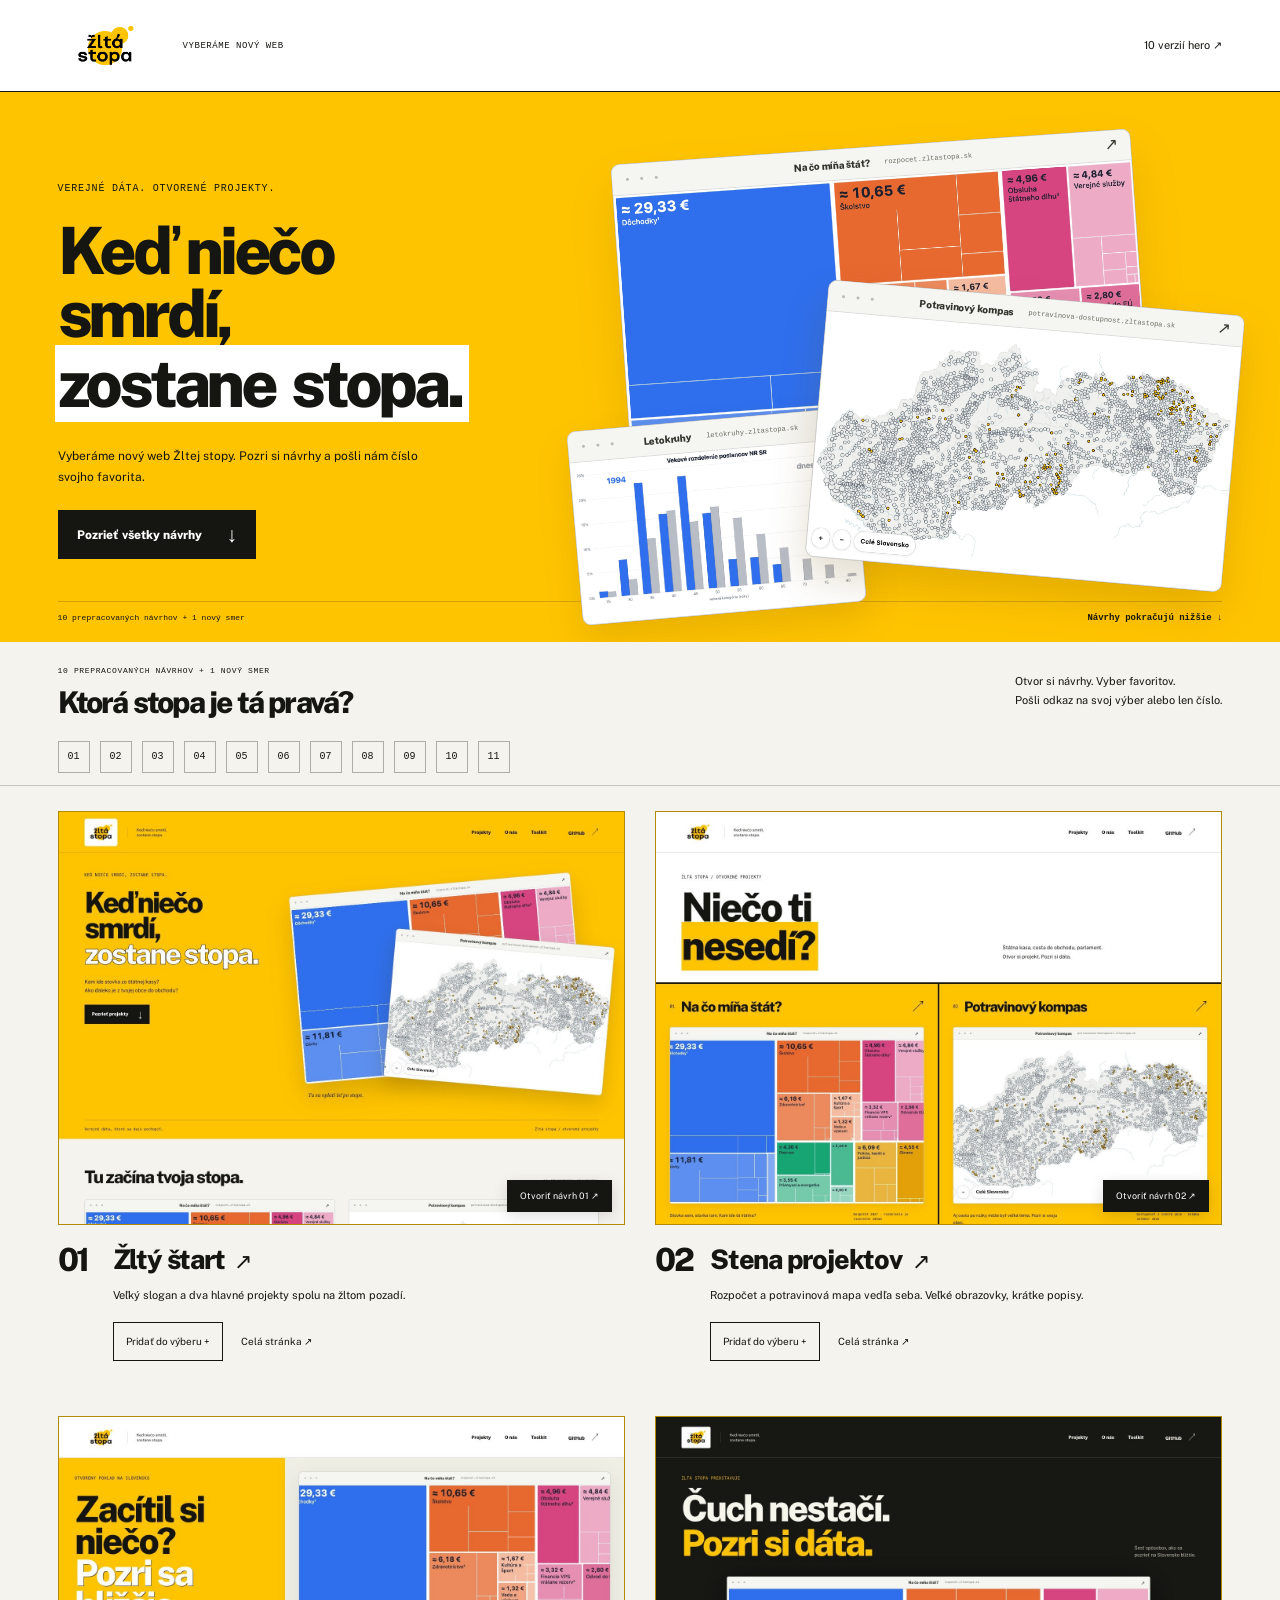
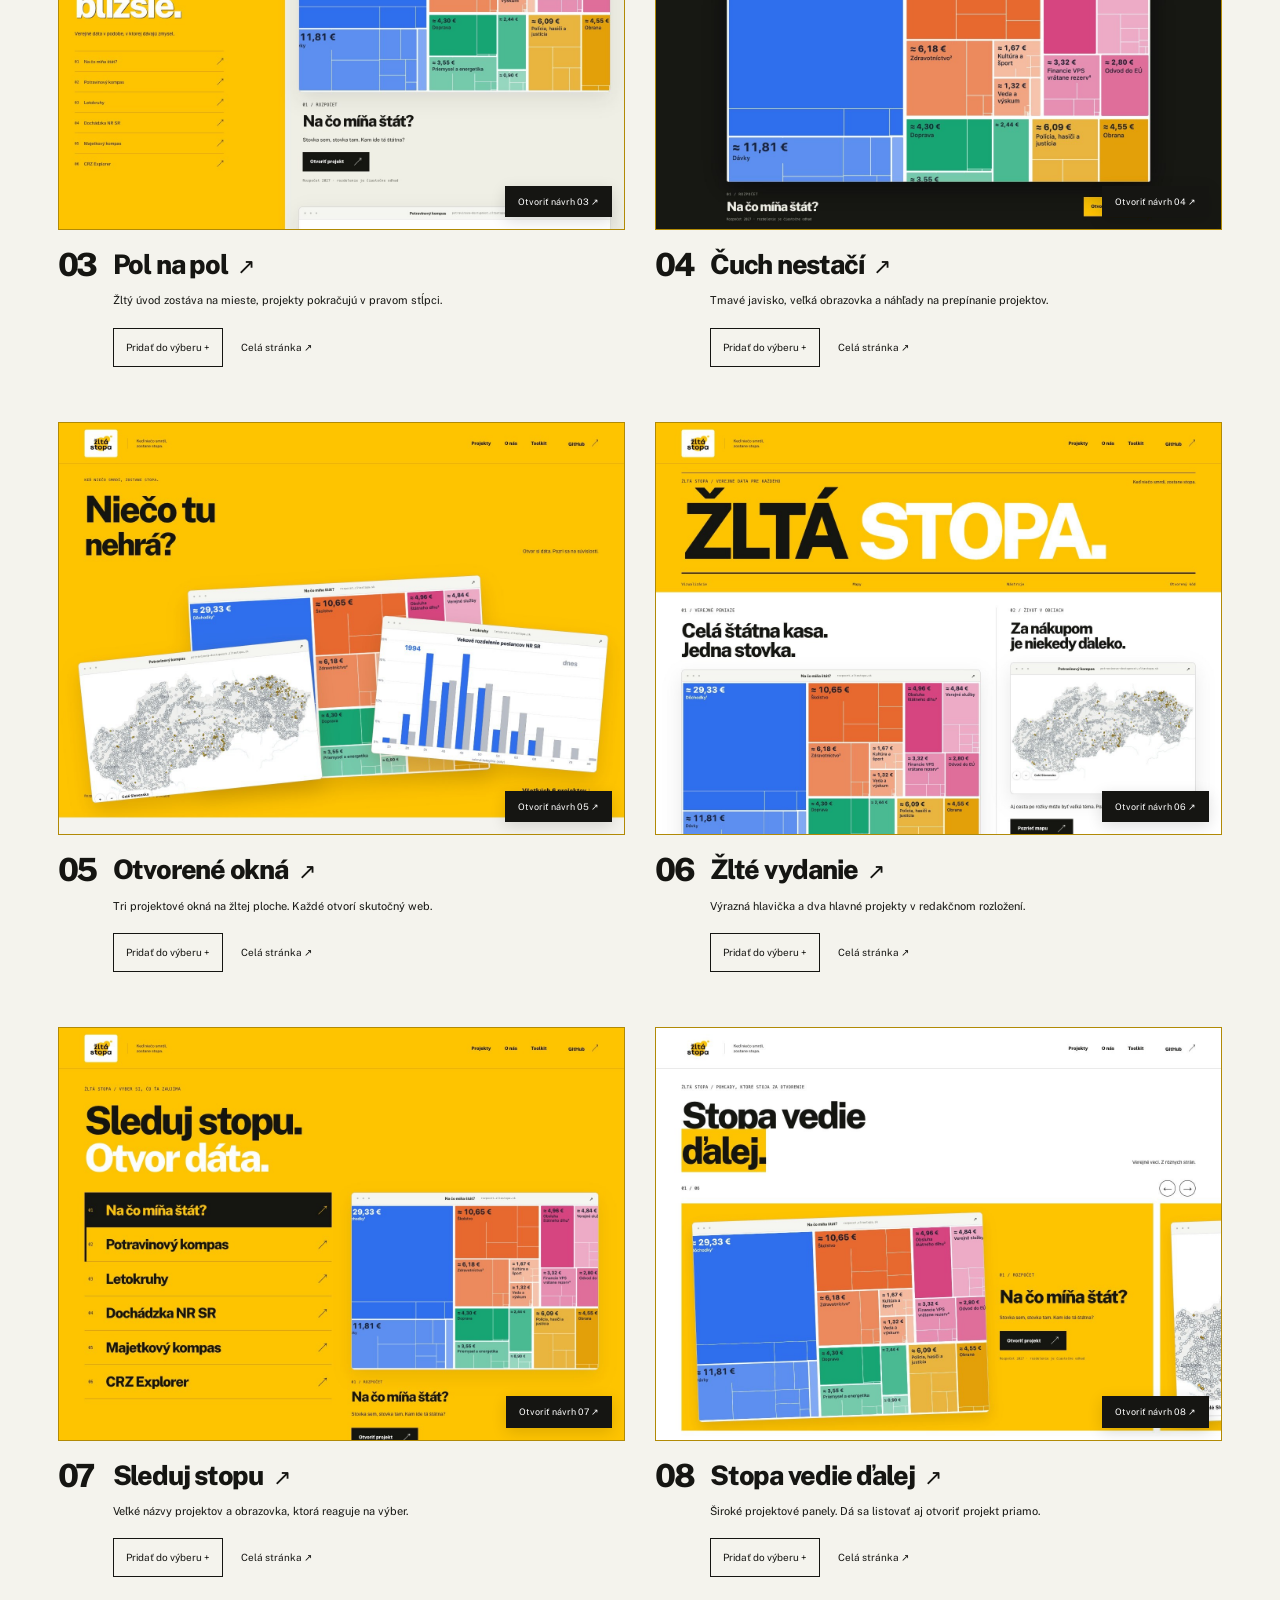
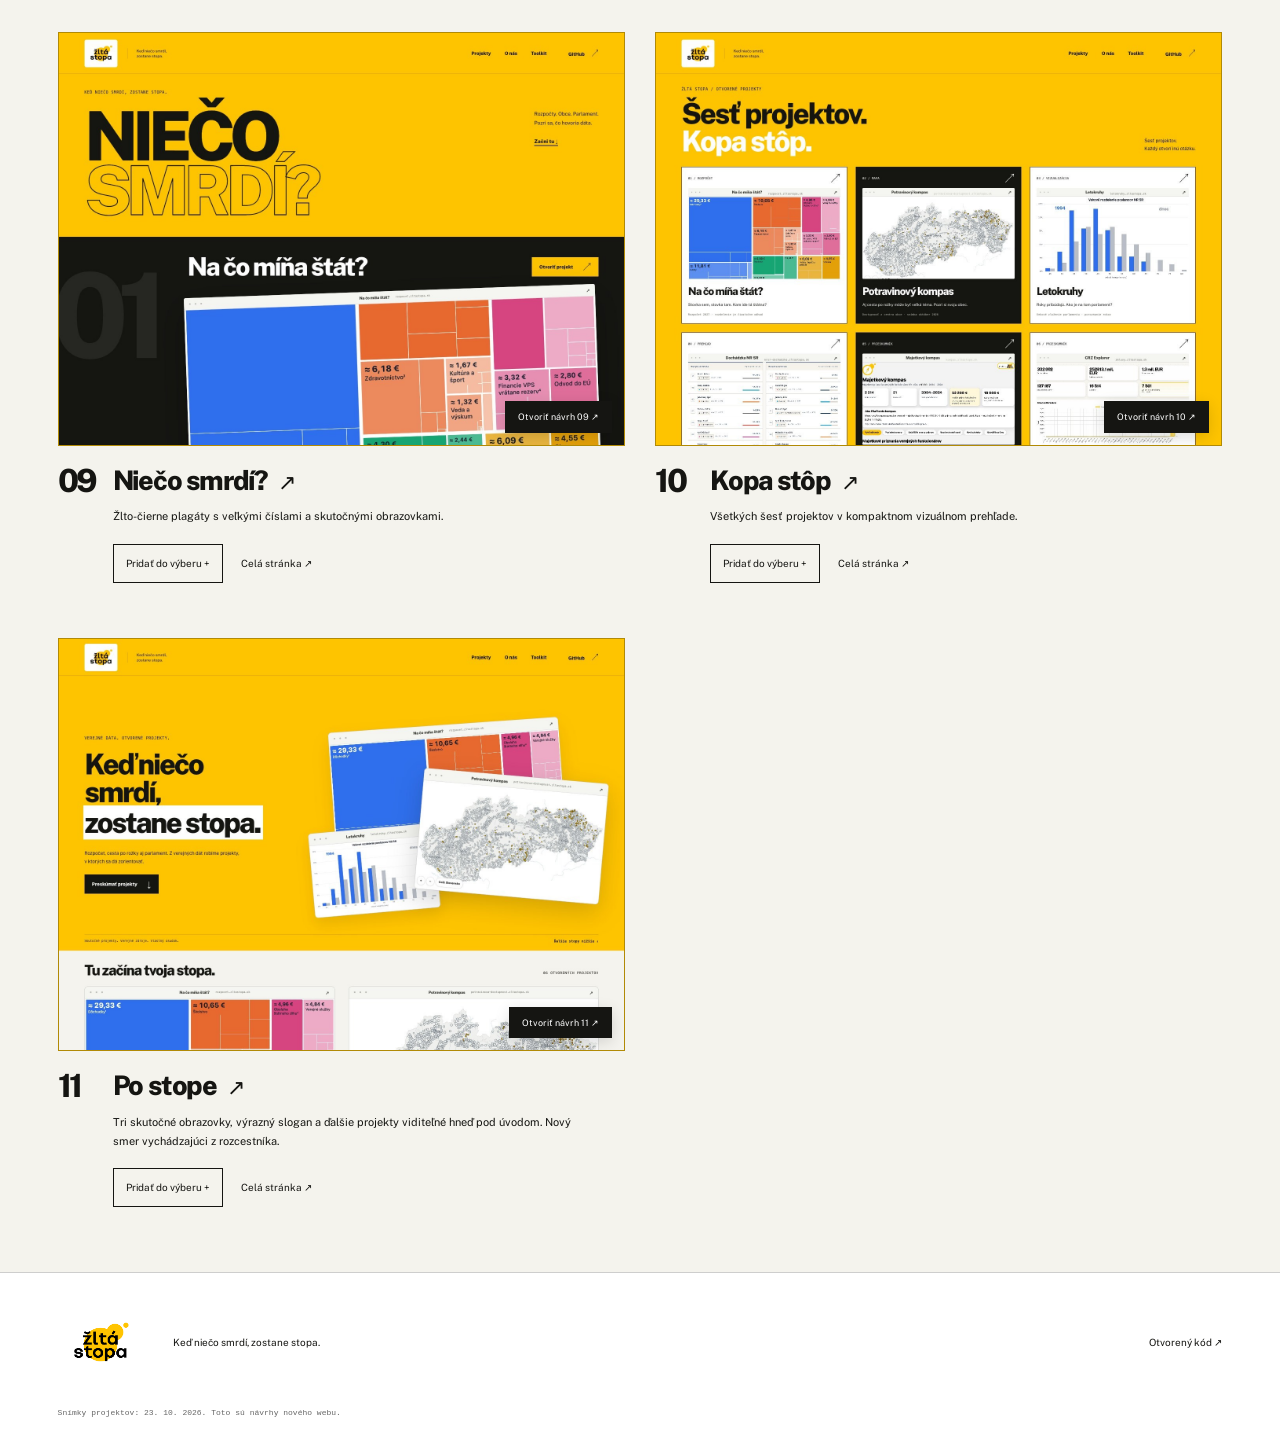
==== commit d468f52f: "feat: add ten broadcast hero explorations" ====
--- a/navrhy/index.html
+++ b/navrhy/index.html
@@ -1 +1 @@
-<!doctype html><html lang="sk"><head><meta charset="utf-8"><meta name="viewport" content="width=device-width,initial-scale=1"><meta name="color-scheme" content="light"><meta name="description" content="Keď niečo smrdí, zostane stopa. Pomôž nám vybrať nový web Žltej stopy. Pozri si 11 návrhov a pošli svoj výber."><meta name="robots" content="noindex,follow"><meta property="og:title" content="Žltá stopa: ktorá stopa je tá pravá?"><meta property="og:description" content="Keď niečo smrdí, zostane stopa. Pozri si návrhy nového webu a vyber svojich favoritov."><meta property="og:type" content="website"><meta property="og:url" content="https://zltastopa.sk/navrhy/"><meta property="og:image" content="https://zltastopa.sk/navrhy/assets/social-preview.jpg"><meta name="twitter:card" content="summary_large_image"><title>Žltá stopa / ktorá stopa je tá pravá?</title><link rel="icon" href="assets/favicon.png"><link rel="stylesheet" href="concepts.css"><link rel="stylesheet" href="gallery.css"><link rel="stylesheet" href="assets/brand.css"><script type="module" src="gallery.js"></script></head><body class="study-gallery"><a class="skip" href="#directions">Preskočiť na návrhy</a><header class="study-header"><a href="https://zltastopa.sk" aria-label="Žltá stopa, aktuálny web"><img src="assets/logo.png" alt="Žltá stopa" width="75" height="60"></a><span>VYBERÁME NOVÝ WEB</span><a href="concept.html?v=11">Nový smer 11 ↗</a></header><main><div id="gallery-hero"></div><section class="comparison-intro"><div><span class="eyebrow">10 prepracovaných návrhov + 1 nový smer</span><h2>Ktorá stopa je tá pravá?</h2></div><p>Otvor si návrhy. Vyber favoritov.<br>Pošli odkaz na svoj výber alebo len číslo.</p></section><nav class="study-jump" aria-label="Prejsť na návrh"></nav><section class="selection-bar" hidden aria-label="Môj výber"><p id="selection-summary" aria-live="polite"></p><button type="button" id="copy-selection">Kopírovať výber ↗</button><button type="button" id="clear-selection">Zrušiť výber</button><span id="copy-status" role="status"></span><textarea id="share-fallback" readonly hidden aria-label="Odkaz na výber"></textarea></section><section class="study-grid" id="directions" aria-label="Návrhy nového webu"></section><footer class="study-footer"><a class="footer-logo" href="https://zltastopa.sk" aria-label="Žltá stopa"><img src="assets/logo.png" alt="Žltá stopa" width="74" height="64"></a><p>Keď niečo smrdí, zostane stopa.</p><a href="https://github.com/zltastopa" target="_blank" rel="noopener">Otvorený kód ↗</a><small>Snímky projektov: 23. 10. 2026. Toto sú návrhy nového webu.</small></footer></main></body></html>
+<!doctype html><html lang="sk"><head><meta charset="utf-8"><meta name="viewport" content="width=device-width,initial-scale=1"><meta name="color-scheme" content="light"><meta name="description" content="Keď niečo smrdí, zostane stopa. Pomôž nám vybrať nový web Žltej stopy. Pozri si 11 návrhov a pošli svoj výber."><meta name="robots" content="noindex,follow"><meta property="og:title" content="Žltá stopa: ktorá stopa je tá pravá?"><meta property="og:description" content="Keď niečo smrdí, zostane stopa. Pozri si návrhy nového webu a vyber svojich favoritov."><meta property="og:type" content="website"><meta property="og:url" content="https://zltastopa.sk/navrhy/"><meta property="og:image" content="https://zltastopa.sk/navrhy/assets/social-preview.jpg"><meta name="twitter:card" content="summary_large_image"><title>Žltá stopa / ktorá stopa je tá pravá?</title><link rel="icon" href="assets/favicon.png"><link rel="stylesheet" href="concepts.css"><link rel="stylesheet" href="gallery.css"><link rel="stylesheet" href="assets/brand.css"><script type="module" src="gallery.js"></script></head><body class="study-gallery"><a class="skip" href="#directions">Preskočiť na návrhy</a><header class="study-header"><a href="https://zltastopa.sk" aria-label="Žltá stopa, aktuálny web"><img src="assets/logo.png" alt="Žltá stopa" width="75" height="60"></a><span>VYBERÁME NOVÝ WEB</span><a href="hero/">10 verzií hero ↗</a></header><main><div id="gallery-hero"></div><section class="comparison-intro"><div><span class="eyebrow">10 prepracovaných návrhov + 1 nový smer</span><h2>Ktorá stopa je tá pravá?</h2></div><p>Otvor si návrhy. Vyber favoritov.<br>Pošli odkaz na svoj výber alebo len číslo.</p></section><nav class="study-jump" aria-label="Prejsť na návrh"></nav><section class="selection-bar" hidden aria-label="Môj výber"><p id="selection-summary" aria-live="polite"></p><button type="button" id="copy-selection">Kopírovať výber ↗</button><button type="button" id="clear-selection">Zrušiť výber</button><span id="copy-status" role="status"></span><textarea id="share-fallback" readonly hidden aria-label="Odkaz na výber"></textarea></section><section class="study-grid" id="directions" aria-label="Návrhy nového webu"></section><footer class="study-footer"><a class="footer-logo" href="https://zltastopa.sk" aria-label="Žltá stopa"><img src="assets/logo.png" alt="Žltá stopa" width="74" height="64"></a><p>Keď niečo smrdí, zostane stopa.</p><a href="https://github.com/zltastopa" target="_blank" rel="noopener">Otvorený kód ↗</a><small>Snímky projektov: 23. 10. 2026. Toto sú návrhy nového webu.</small></footer></main></body></html>
--- a/navrhy/gallery.css
+++ b/navrhy/gallery.css
@@ -2,3 +2,5 @@
 .comparison-intro{display:flex;justify-content:space-between;align-items:center;gap:30px;padding:23px var(--gutter) 12px}.comparison-intro h2{font-size:30px;margin-top:12px}.comparison-intro>.eyebrow,.comparison-intro .eyebrow{font-size:8px}.comparison-intro>p{font-size:11px;line-height:1.7;max-width:280px}.pick-button{border:1px solid #151512;background:transparent;min-height:39px;font-size:10px;padding:8px 12px;margin-top:17px;cursor:pointer}.pick-button[aria-pressed=true]{background:#151512;color:#ffc400}.pick-button:hover{background:#ffc400;color:#151512}.open-page{display:inline-block;font-size:10px;margin-left:18px}.open-page:hover{text-decoration:underline}.selection-bar{display:flex;flex-wrap:wrap;gap:12px 20px;align-items:center;background:white;border-bottom:1px solid #15151250;padding:10px var(--gutter);position:sticky;top:0;z-index:30}.selection-bar[hidden]{display:none}.selection-bar>p{font-size:12px;font-weight:700;margin-right:auto}.selection-bar>button{border:1px solid #151512;min-height:36px;padding:7px 12px;background:#ffc400;font-size:10px;cursor:pointer}.selection-bar>button#clear-selection{background:transparent}.selection-bar #copy-status{font-size:9px}.selection-bar textarea{width:100%;font:10px var(--mono);padding:10px;resize:vertical}
 @media(max-width:760px){.study-header{height:77px;gap:20px}.study-header img{width:57px;height:48px}.study-header>span{font-size:6px;max-width:145px;line-height:1.7}.study-header>a:last-child{font-size:8px;white-space:nowrap}.study-intro{display:block;padding-top:28px;padding-bottom:24px;min-height:0}.study-intro h1{font-size:61px;margin-top:22px}.study-intro .eyebrow{font-size:8px}.study-intro p{font-size:11px;margin-top:23px}.study-product-pair{height:280px;min-height:0;margin-top:15px}.study-product-pair>img{width:83%;top:25px}.study-product-pair>img:last-child{width:76%;top:158px;right:0}.study-jump{gap:8px;padding:16px 20px}.study-jump a{width:28px;height:28px;font-size:8px}.study-grid{grid-template-columns:1fr;gap:35px;padding-top:25px;padding-bottom:40px}.study-card-caption{grid-template-columns:35px 1fr;gap:13px;padding-top:17px}.study-number{font-size:28px}.study-card-caption h2{font-size:25px}.study-card-caption p{font-size:11px;margin-top:10px}.study-preview>span{font-size:8px;bottom:9px;right:9px;padding:7px 10px}.study-footer p{font-size:9px}.study-footer>a{font-size:9px}}
 @media(max-width:760px){.comparison-intro{padding:17px 20px 6px;display:block}.comparison-intro h2{font-size:26px;margin-top:9px}.comparison-intro .eyebrow{font-size:6px}.comparison-intro>p{display:none}.study-jump{padding:10px 20px;gap:6px}.study-jump a{width:26px;height:26px}.study-gallery .beacon-copy h1{font-size:44px}.study-gallery .beacon-screens{height:190px}.study-grid{padding-top:20px}.selection-bar{gap:8px 10px;padding:10px 20px}.selection-bar>p{width:100%;font-size:11px}.selection-bar>button{font-size:9px;min-height:35px}.selection-bar #copy-status{font-size:8px}.open-page{font-size:9px;margin-left:12px}.pick-button{font-size:9px}}
+
+.study-header{background:#fff}
--- a/navrhy/assets/brand.css
+++ b/navrhy/assets/brand.css
@@ -122,7 +122,9 @@
 .project-peek{padding-top:32px}
 .project-peek .section-title{margin-bottom:23px}
 .project-peek .section-title h2{font-size:37px}
-[data-direction=beacon] .site-header{background:var(--yellow);height:94px}
+[data-direction=beacon] .site-header{background:#fff;height:94px}
 @media(max-width:1100px){.beacon-hero{grid-template-columns:1fr 1fr;gap:20px}.beacon-copy h1{font-size:clamp(50px,5.5vw,65px)}.beacon-screens{min-height:370px}.beacon-copy p{font-size:11px;max-width:330px}.beacon-rings{left:-4%}}
 @media(max-width:760px){.beacon-hero{height:auto;min-height:0;display:block;padding:25px 20px 18px}.beacon-copy h1{font-size:49px;margin-top:17px;line-height:.96}.beacon-copy>.eyebrow{font-size:7px}.beacon-copy p{font-size:11px;line-height:1.6;margin-top:16px;max-width:315px}.beacon-copy>.cta{margin-top:15px;min-height:38px;padding:9px 13px;font-size:10px}.beacon-screens{height:225px;min-height:0;margin:18px 4px 8px 12px}.beacon-budget{width:85%;top:7%;left:0}.beacon-food{width:67%;right:-1%;bottom:6%}.beacon-rings{width:46%;left:-5%;bottom:0}.beacon-screens .window-dots{display:none}.beacon-screens .window-title strong{font-size:7px}.beacon-screens .window-top{height:21px;padding:0 6px}.beacon-scroll{position:static;left:auto;right:auto;font-size:6px;padding-top:9px;gap:12px;margin-top:15px}.beacon-scroll>a{font-size:8px;white-space:nowrap}.project-peek{padding-top:26px}.project-peek .section-title{margin-bottom:20px}.project-peek .section-title h2{font-size:30px}.project-peek .section-title>.eyebrow{display:none}[data-direction=beacon] .site-header{height:80px}}
 @media(max-width:370px){.beacon-copy h1{font-size:44px}.beacon-screens{height:205px}}
+
+.beacon-copy h1{word-spacing:.1em}
